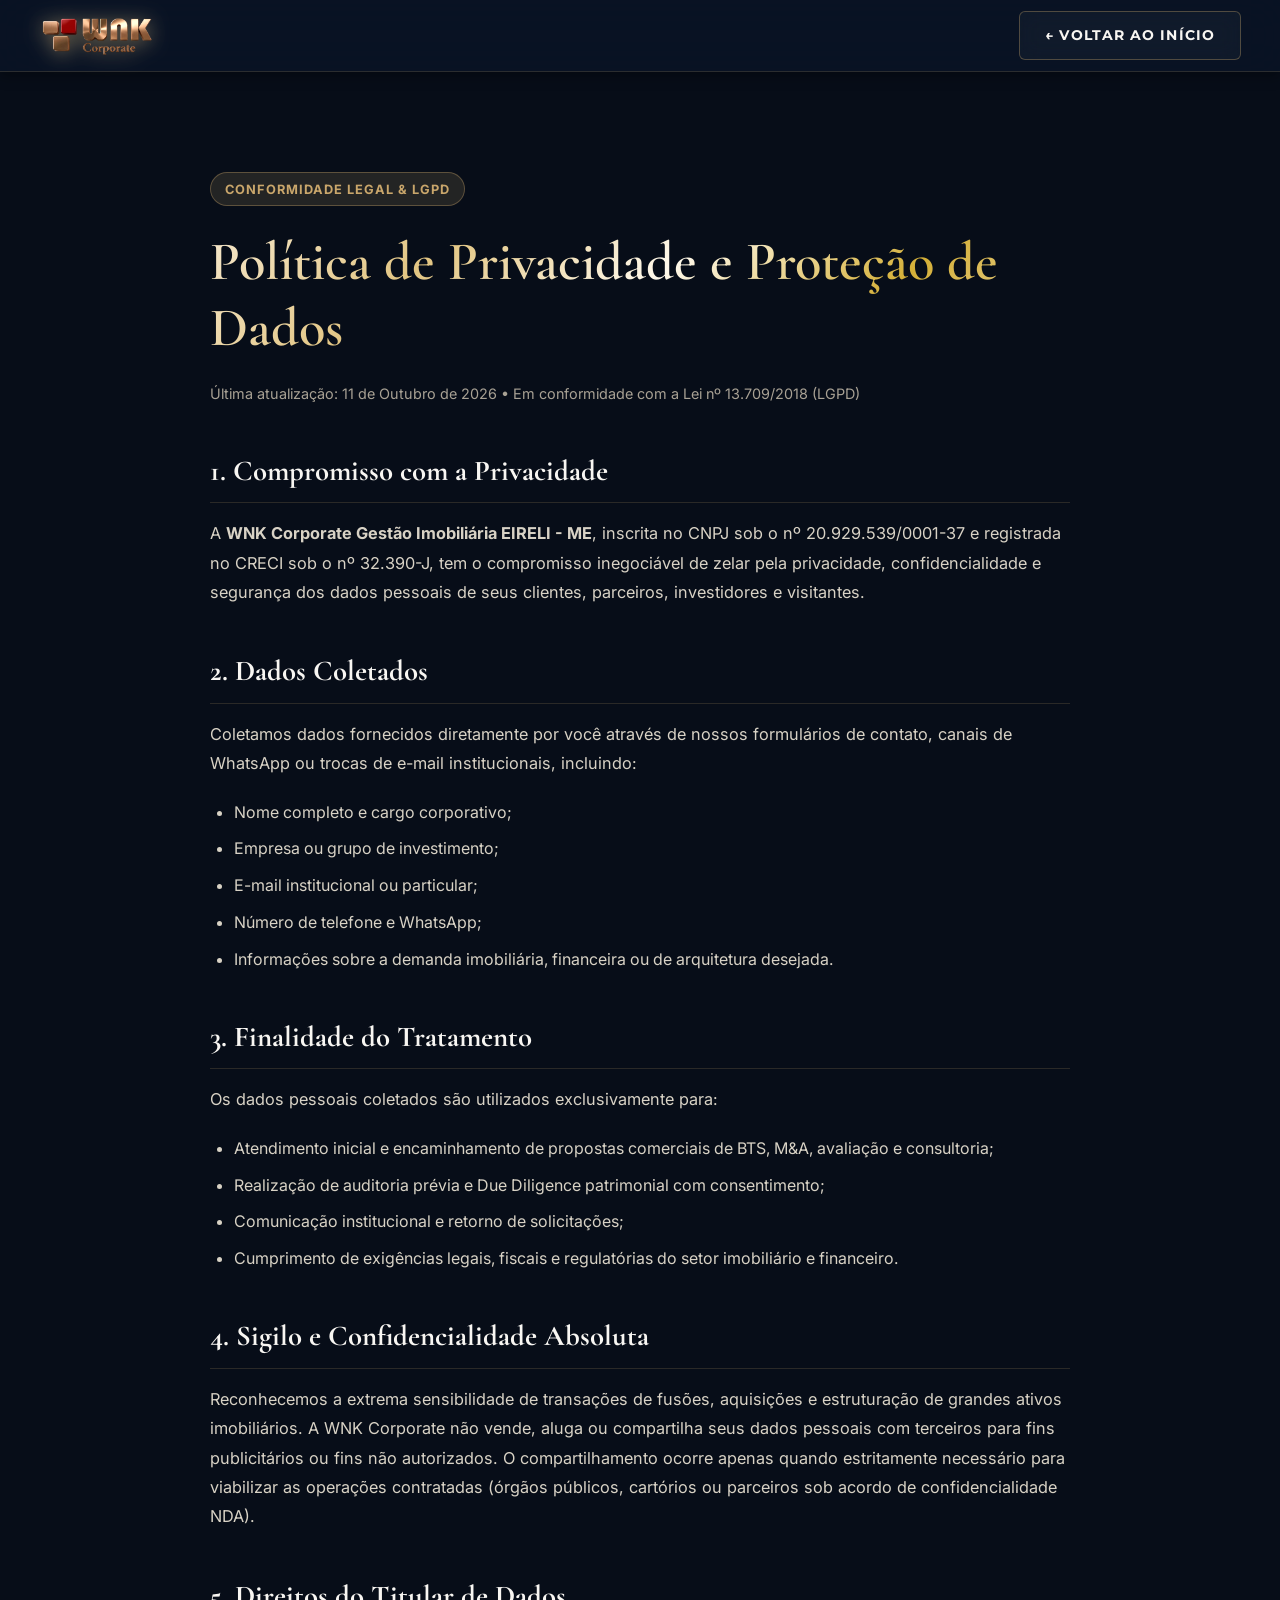
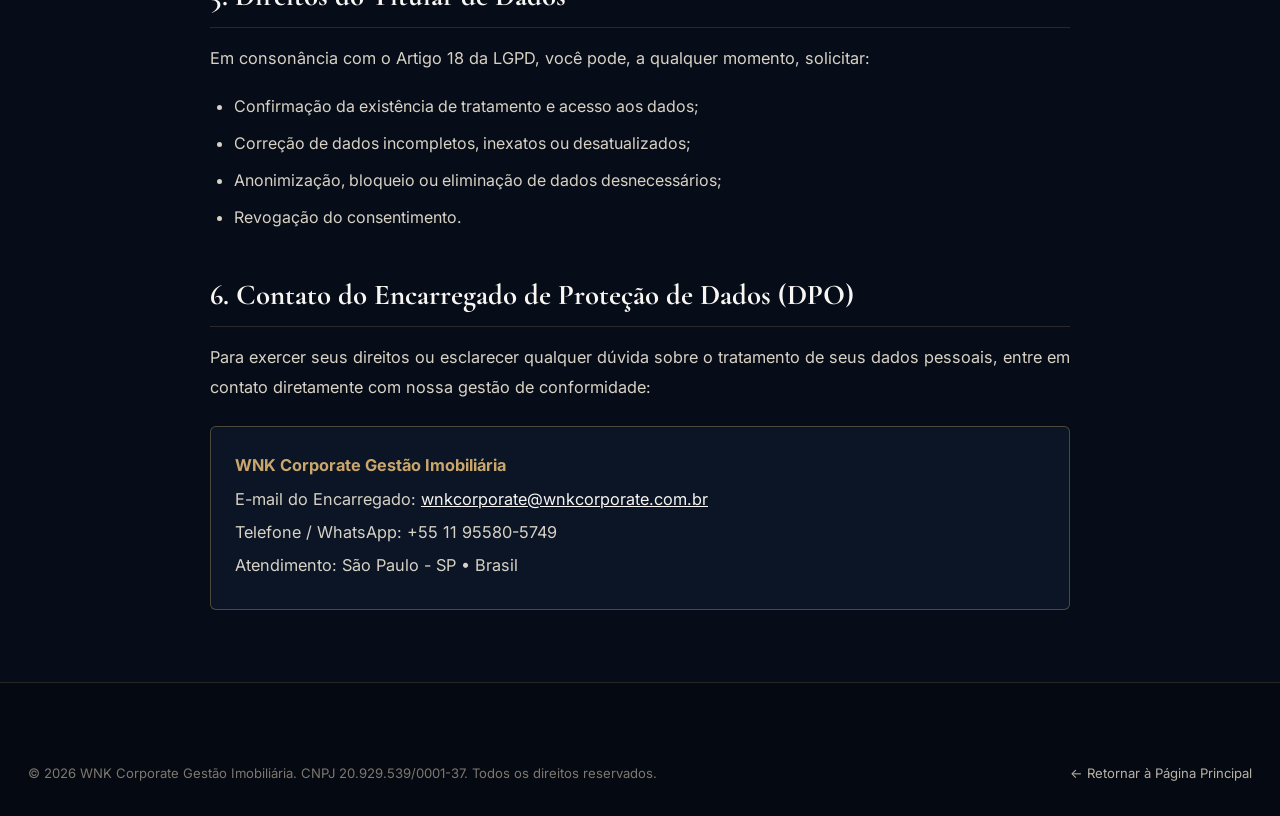
==== politica-de-privacidade.html @ 86cb47f3 "feat: site institucional WNK Corporate completo com suporte bilíngue, dark/light mode e responsivo" ====
<!DOCTYPE html>
<html lang="pt-BR" data-theme="dark">
<head>
  <meta charset="UTF-8">
  <meta name="viewport" content="width=device-width, initial-scale=1.0">
  <title>Política de Privacidade — WNK Corporate</title>
  <meta name="description" content="Política de Privacidade e Proteção de Dados da WNK Corporate conforme a Lei Geral de Proteção de Dados (LGPD - Lei nº 13.709/2018).">
  <link rel="icon" type="image/png" href="assets/images/logo.png">
  <link rel="preconnect" href="https://fonts.googleapis.com">
  <link rel="preconnect" href="https://fonts.gstatic.com" crossorigin>
  <link href="https://fonts.googleapis.com/css2?family=Cormorant+Garamond:ital,wght@0,500;0,600;0,700;1,500;1,600&family=Inter:wght@300;400;500;600;700&family=Montserrat:wght@400;500;600;700;800&display=swap" rel="stylesheet">
  <link rel="stylesheet" href="styles.css">
  <style>
    .privacy-content {
      max-width: 860px;
      margin: 0 auto;
      padding: 3rem 0;
    }
    .privacy-content h2 {
      font-family: var(--font-serif);
      font-size: 1.8rem;
      color: var(--text-primary);
      margin-top: 2.5rem;
      margin-bottom: 1rem;
      border-bottom: 1px solid var(--border-subtle);
      padding-bottom: 0.5rem;
    }
    .privacy-content p {
      font-size: 1.02rem;
      color: var(--text-secondary);
      line-height: 1.8;
      margin-bottom: 1.25rem;
    }
    .privacy-content ul {
      margin-bottom: 1.5rem;
      padding-left: 1.5rem;
    }
    .privacy-content li {
      font-size: 1rem;
      color: var(--text-secondary);
      line-height: 1.7;
      margin-bottom: 0.6rem;
      list-style-type: disc;
    }
    .privacy-badge {
      display: inline-block;
      padding: 0.35rem 0.85rem;
      border-radius: var(--radius-full);
      background: rgba(201, 166, 107, 0.15);
      border: 1px solid var(--border-medium);
      color: var(--gold-400);
      font-size: 0.8rem;
      font-weight: 700;
      margin-bottom: 1.5rem;
      text-transform: uppercase;
      letter-spacing: 0.08em;
    }
  </style>
</head>
<body>

  <!-- Header -->
  <header class="header scrolled">
    <div class="container navbar">
      <a href="index.html" class="nav-brand" aria-label="WNK Corporate Início">
        <img src="assets/images/logo.png" alt="WNK Corporate" width="180" height="72">
      </a>

      <div class="nav-actions">
        <a href="index.html" class="btn btn-outline">
          ← Voltar ao Início
        </a>
      </div>
    </div>
  </header>

  <main style="padding-top: calc(var(--header-height) + 2rem); min-height: 80vh;">
    <div class="container privacy-content">
      <span class="privacy-badge">Conformidade Legal & LGPD</span>
      <h1 class="section-title text-metallic">Política de Privacidade e Proteção de Dados</h1>
      <p style="font-size: 0.9rem; color: var(--text-muted); margin-bottom: 2rem;">
        Última atualização: 11 de Outubro de 2026 • Em conformidade com a Lei nº 13.709/2018 (LGPD)
      </p>

      <h2>1. Compromisso com a Privacidade</h2>
      <p>
        A <strong>WNK Corporate Gestão Imobiliária EIRELI - ME</strong>, inscrita no CNPJ sob o nº 20.929.539/0001-37 e registrada no CRECI sob o nº 32.390-J, tem o compromisso inegociável de zelar pela privacidade, confidencialidade e segurança dos dados pessoais de seus clientes, parceiros, investidores e visitantes.
      </p>

      <h2>2. Dados Coletados</h2>
      <p>
        Coletamos dados fornecidos diretamente por você através de nossos formulários de contato, canais de WhatsApp ou trocas de e-mail institucionais, incluindo:
      </p>
      <ul>
        <li>Nome completo e cargo corporativo;</li>
        <li>Empresa ou grupo de investimento;</li>
        <li>E-mail institucional ou particular;</li>
        <li>Número de telefone e WhatsApp;</li>
        <li>Informações sobre a demanda imobiliária, financeira ou de arquitetura desejada.</li>
      </ul>

      <h2>3. Finalidade do Tratamento</h2>
      <p>
        Os dados pessoais coletados são utilizados exclusivamente para:
      </p>
      <ul>
        <li>Atendimento inicial e encaminhamento de propostas comerciais de BTS, M&A, avaliação e consultoria;</li>
        <li>Realização de auditoria prévia e Due Diligence patrimonial com consentimento;</li>
        <li>Comunicação institucional e retorno de solicitações;</li>
        <li>Cumprimento de exigências legais, fiscais e regulatórias do setor imobiliário e financeiro.</li>
      </ul>

      <h2>4. Sigilo e Confidencialidade Absoluta</h2>
      <p>
        Reconhecemos a extrema sensibilidade de transações de fusões, aquisições e estruturação de grandes ativos imobiliários. A WNK Corporate não vende, aluga ou compartilha seus dados pessoais com terceiros para fins publicitários ou fins não autorizados. O compartilhamento ocorre apenas quando estritamente necessário para viabilizar as operações contratadas (órgãos públicos, cartórios ou parceiros sob acordo de confidencialidade NDA).
      </p>

      <h2>5. Direitos do Titular de Dados</h2>
      <p>
        Em consonância com o Artigo 18 da LGPD, você pode, a qualquer momento, solicitar:
      </p>
      <ul>
        <li>Confirmação da existência de tratamento e acesso aos dados;</li>
        <li>Correção de dados incompletos, inexatos ou desatualizados;</li>
        <li>Anonimização, bloqueio ou eliminação de dados desnecessários;</li>
        <li>Revogação do consentimento.</li>
      </ul>

      <h2>6. Contato do Encarregado de Proteção de Dados (DPO)</h2>
      <p>
        Para exercer seus direitos ou esclarecer qualquer dúvida sobre o tratamento de seus dados pessoais, entre em contato diretamente com nossa gestão de conformidade:
      </p>
      <div style="background: var(--bg-card); padding: 1.5rem; border-radius: var(--radius-sm); border: 1px solid var(--border-medium); margin: 1.5rem 0;">
        <p style="margin: 0; font-weight: 700; color: var(--gold-400);">WNK Corporate Gestão Imobiliária</p>
        <p style="margin: 0.25rem 0;">E-mail do Encarregado: <a href="mailto:wnkcorporate@wnkcorporate.com.br" style="color: var(--text-primary); text-decoration: underline;">wnkcorporate@wnkcorporate.com.br</a></p>
        <p style="margin: 0.25rem 0;">Telefone / WhatsApp: +55 11 95580-5749</p>
        <p style="margin: 0.25rem 0;">Atendimento: São Paulo - SP • Brasil</p>
      </div>
    </div>
  </main>

  <footer class="footer">
    <div class="container footer-bottom" style="border: none; padding-top: 0;">
      <div>© 2026 WNK Corporate Gestão Imobiliária. CNPJ 20.929.539/0001-37. Todos os direitos reservados.</div>
      <div><a href="index.html">← Retornar à Página Principal</a></div>
    </div>
  </footer>

</body>
</html>
---- styles.css ----
/* ==========================================================================
   WNK CORPORATE — DESIGN SYSTEM & TOKENS
   Paleta extraída do logo 3D e do render arquitetônico Hero
   Suporte a Modo Escuro (Default) e Modo Claro, e layout 100% responsivo
   ========================================================================== */

:root {
  /* Fontes */
  --font-serif: 'Cormorant Garamond', Georgia, serif;
  --font-heading: 'Montserrat', -apple-system, BlinkMacSystemFont, sans-serif;
  --font-body: 'Inter', -apple-system, BlinkMacSystemFont, sans-serif;

  /* Constantes de Cores da Marca */
  --wnk-red: #8B0A0A;
  --wnk-red-glow: rgba(139, 10, 10, 0.45);
  --gold-400: #C9A66B;
  --gold-300: #DCBF8A;
  --gold-200: #EAD9B8;
  --gold-500: #AF8B4C;
  --bronze-700: #492C1A;
  --bronze-500: #745039;
  --bronze-300: #B29886;

  /* Gradiente Metálico de Assinatura — Luminoso e de Alto Contraste */
  --gradient-gold: linear-gradient(135deg, #F5E7CC 0%, #E2C582 25%, #FFF9EC 50%, #D4AF37 75%, #F0DFB8 100%);
  --gradient-gold-bright: linear-gradient(135deg, #FFFFFF 0%, #F5E8C7 50%, #E2C582 100%);
  --gradient-glass: linear-gradient(135deg, rgba(255, 255, 255, 0.08) 0%, rgba(255, 255, 255, 0.02) 100%);

  /* Transições e Curvas */
  --ease-smooth: cubic-bezier(0.16, 1, 0.3, 1);
  --ease-spring: cubic-bezier(0.34, 1.56, 0.64, 1);
  --transition-fast: 0.25s var(--ease-smooth);
  --transition-normal: 0.4s var(--ease-smooth);
  --transition-slow: 0.8s var(--ease-smooth);

  /* Dimensões Globais */
  --container-max: 1320px;
  --header-height: 92px;
  --radius-sm: 6px;
  --radius-md: 12px;
  --radius-lg: 20px;
  --radius-full: 9999px;
}

/* ==========================================================================
   TEMA ESCURO (DEFAULT — Midnight Navy & Brushed Gold)
   ========================================================================== */
[data-theme="dark"], :root:not([data-theme="light"]) {
  --bg-base: #070D18;
  --bg-surface: #0E182A;
  --bg-surface-elevated: #15243C;
  --bg-surface-hover: #1D3150;
  --bg-card: rgba(14, 24, 42, 0.75);
  --bg-glass: rgba(10, 20, 38, 0.85);

  --border-subtle: rgba(201, 166, 107, 0.18);
  --border-medium: rgba(201, 166, 107, 0.35);
  --border-strong: rgba(201, 166, 107, 0.6);

  --text-primary: #F8F6F2;
  --text-secondary: #D8D2C5;
  --text-muted: #A8A194;
  --text-accent: #E8CF96;

  --shadow-sm: 0 4px 12px rgba(0, 0, 0, 0.35);
  --shadow-md: 0 12px 32px rgba(0, 0, 0, 0.5);
  --shadow-lg: 0 24px 60px rgba(0, 0, 0, 0.7);
  --shadow-gold: 0 10px 30px rgba(201, 166, 107, 0.2);

  --hero-overlay: linear-gradient(180deg, rgba(7, 13, 24, 0.75) 0%, rgba(7, 13, 24, 0.4) 50%, #070D18 100%);
  --marquee-fade: linear-gradient(90deg, #070D18 0%, transparent 15%, transparent 85%, #070D18 100%);
}

/* ==========================================================================
   TEMA CLARO (Executive Ivory, Warm Paper & Polished Gold)
   ========================================================================== */
[data-theme="light"] {
  --bg-base: #F7F5F0;
  --bg-surface: #FFFFFF;
  --bg-surface-elevated: #EFEBE3;
  --bg-surface-hover: #E8E2D7;
  --bg-card: rgba(255, 255, 255, 0.88);
  --bg-glass: rgba(247, 245, 240, 0.9);

  --border-subtle: rgba(116, 80, 57, 0.12);
  --border-medium: rgba(175, 139, 76, 0.35);
  --border-strong: rgba(175, 139, 76, 0.65);

  --text-primary: #0D1624;
  --text-secondary: #3D4857;
  --text-muted: #6B7280;
  --text-accent: #8E6C32;

  --shadow-sm: 0 4px 14px rgba(13, 22, 36, 0.06);
  --shadow-md: 0 12px 30px rgba(13, 22, 36, 0.1);
  --shadow-lg: 0 24px 50px rgba(13, 22, 36, 0.14);
  --shadow-gold: 0 10px 25px rgba(175, 139, 76, 0.25);

  --hero-overlay: linear-gradient(180deg, rgba(247, 245, 240, 0.88) 0%, rgba(247, 245, 240, 0.65) 50%, #F7F5F0 100%);
  --marquee-fade: linear-gradient(90deg, #F7F5F0 0%, transparent 15%, transparent 85%, #F7F5F0 100%);
}

/* ==========================================================================
   RESET & BASE STYLES
   ========================================================================== */
*, *::before, *::after {
  box-sizing: border-box;
  margin: 0;
  padding: 0;
}

html {
  scroll-behavior: smooth;
  scroll-padding-top: var(--header-height);
  font-size: 16px;
  -webkit-font-smoothing: antialiased;
  -moz-osx-font-smoothing: grayscale;
}

body {
  font-family: var(--font-body);
  background-color: var(--bg-base);
  color: var(--text-primary);
  line-height: 1.65;
  overflow-x: hidden;
  transition: background-color var(--transition-normal), color var(--transition-normal);
}

img, video {
  max-width: 100%;
  height: auto;
  display: block;
}

a {
  color: inherit;
  text-decoration: none;
  transition: var(--transition-fast);
}

button, input, textarea, select {
  font: inherit;
  color: inherit;
  border: none;
  background: none;
  outline: none;
}

button {
  cursor: pointer;
}

ul, ol {
  list-style: none;
}

/* Seleção de Texto */
::selection {
  background: var(--gold-400);
  color: #070D18;
}

/* Scrollbar Customizada */
::-webkit-scrollbar {
  width: 9px;
}
::-webkit-scrollbar-track {
  background: var(--bg-base);
}
::-webkit-scrollbar-thumb {
  background: var(--bronze-500);
  border-radius: var(--radius-full);
}
::-webkit-scrollbar-thumb:hover {
  background: var(--gold-400);
}

/* Utilitários de Layout */
.container {
  width: 100%;
  max-width: var(--container-max);
  margin: 0 auto;
  padding: 0 1.75rem;
}

.section {
  padding: 7rem 0;
  position: relative;
}

@media (max-width: 768px) {
  .section {
    padding: 4.5rem 0;
  }
}

/* Tipografia Especial */
.font-serif {
  font-family: var(--font-serif);
}

.text-gold {
  color: var(--text-accent);
}

.text-metallic {
  background: var(--gradient-gold);
  -webkit-background-clip: text;
  -webkit-text-fill-color: transparent;
  background-clip: text;
  color: #F5E7CC;
}

[data-theme="light"] .text-metallic {
  background: linear-gradient(135deg, #9C7238 0%, #C4984A 50%, #7A5320 100%);
  -webkit-background-clip: text;
  -webkit-text-fill-color: transparent;
  background-clip: text;
  color: #9C7238;
}

.section-label {
  display: flex;
  align-items: center;
  gap: 0.6rem;
  font-family: var(--font-heading);
  font-size: 0.82rem;
  font-weight: 700;
  text-transform: uppercase;
  letter-spacing: 0.16em;
  color: var(--text-accent);
  margin-bottom: 0.85rem;
  width: fit-content;
}

.section-label::before {
  content: '';
  display: inline-block;
  width: 8px;
  height: 8px;
  background: var(--wnk-red);
  border-radius: 2px;
  box-shadow: 0 0 10px var(--wnk-red-glow);
  flex-shrink: 0;
}

.section-title {
  display: block;
  width: 100%;
  font-family: var(--font-serif);
  font-size: clamp(2.2rem, 4.5vw, 3.4rem);
  font-weight: 600;
  line-height: 1.2;
  margin-bottom: 1.25rem;
  color: var(--text-primary);
}

.section-subtitle {
  display: block;
  font-size: 1.1rem;
  color: var(--text-secondary);
  max-width: 680px;
  line-height: 1.7;
}

.text-center {
  text-align: center;
}

.text-center .section-label {
  justify-content: center;
  margin-left: auto;
  margin-right: auto;
  margin-bottom: 0.85rem;
}

.text-center .section-title {
  text-align: center;
  margin-left: auto;
  margin-right: auto;
}

.text-center .section-subtitle {
  margin-left: auto;
  margin-right: auto;
}

/* ==========================================================================
   HEADER & NAVBAR
   ========================================================================== */
.header {
  position: fixed;
  top: 0;
  left: 0;
  width: 100%;
  height: var(--header-height);
  z-index: 1000;
  transition: all var(--transition-normal);
  background: transparent;
}

.header.scrolled {
  height: 72px;
  background: var(--bg-glass);
  backdrop-filter: blur(20px);
  -webkit-backdrop-filter: blur(20px);
  border-bottom: 1px solid var(--border-subtle);
  box-shadow: var(--shadow-sm);
}

.navbar {
  display: flex;
  align-items: center;
  justify-content: space-between;
  height: 100%;
}

.header .container.navbar {
  max-width: 1780px;
  padding: 0 clamp(1.25rem, 3vw, 3.5rem);
  width: 100%;
}

.nav-brand {
  display: flex;
  align-items: center;
  gap: 0.75rem;
  z-index: 1002;
  margin-right: clamp(1rem, 2.5vw, 3.5rem);
  flex-shrink: 0;
}

.mobile-only {
  display: none !important;
}

@media (max-width: 1080px) {
  .mobile-only {
    display: flex !important;
  }
}

.nav-brand img {
  height: 60px;
  width: auto;
  object-fit: contain;
  transition: transform var(--transition-fast), height var(--transition-fast), filter var(--transition-fast);
  filter: drop-shadow(0 2px 10px rgba(201, 166, 107, 0.45)) brightness(1.28);
}

.header.scrolled .nav-brand img {
  height: 48px;
}

@media (max-width: 768px) {
  .nav-brand img {
    height: 48px;
  }
}

[data-theme="light"] .nav-brand img {
  filter: drop-shadow(0 2px 8px rgba(0, 0, 0, 0.15)) brightness(0.95);
}

.nav-brand:hover img {
  transform: scale(1.03);
}

.nav-menu {
  display: flex;
  align-items: center;
  gap: 1.6rem;
}

.nav-link {
  font-family: var(--font-heading);
  font-size: 0.82rem;
  font-weight: 600;
  letter-spacing: 0.05em;
  text-transform: uppercase;
  color: var(--text-secondary);
  position: relative;
  padding: 0.4rem 0;
}

.nav-link::after {
  content: '';
  position: absolute;
  bottom: 0;
  left: 0;
  width: 0%;
  height: 2px;
  background: var(--gradient-gold);
  transition: width var(--transition-fast);
}

.nav-link:hover {
  color: var(--text-primary);
}

.nav-link:hover::after {
  width: 100%;
}

/* Controles de Topo (Idioma, Tema, CTA) */
.nav-actions {
  display: flex;
  align-items: center;
  gap: 0.75rem;
}

/* Botão Alternador de Idioma (PT / EN) */
.lang-toggle {
  display: inline-flex;
  align-items: center;
  background: var(--bg-surface);
  border: 1px solid var(--border-subtle);
  border-radius: var(--radius-full);
  padding: 3px;
  transition: var(--transition-fast);
}

.lang-toggle:hover {
  border-color: var(--border-medium);
}

.lang-btn {
  font-family: var(--font-heading);
  font-size: 0.72rem;
  font-weight: 700;
  padding: 5px 10px;
  border-radius: var(--radius-full);
  color: var(--text-secondary);
  transition: all var(--transition-fast);
}

.lang-btn.active {
  background: var(--gold-400);
  color: #070D18;
  box-shadow: 0 2px 8px rgba(201, 166, 107, 0.4);
}

/* Botão Alternador de Tema (Dark / Light) */
.theme-toggle-btn {
  display: flex;
  align-items: center;
  justify-content: center;
  width: 38px;
  height: 38px;
  border-radius: var(--radius-full);
  background: var(--bg-surface);
  border: 1px solid var(--border-subtle);
  color: var(--text-primary);
  transition: all var(--transition-fast);
}

.theme-toggle-btn:hover {
  border-color: var(--gold-400);
  color: var(--gold-400);
  transform: rotate(18deg);
}

.theme-toggle-btn svg {
  width: 18px;
  height: 18px;
}

/* Botões Estilizados */
.btn {
  display: inline-flex;
  align-items: center;
  justify-content: center;
  gap: 0.6rem;
  padding: 0.75rem 1.6rem;
  font-family: var(--font-heading);
  font-size: 0.85rem;
  font-weight: 700;
  text-transform: uppercase;
  letter-spacing: 0.08em;
  border-radius: var(--radius-sm);
  transition: all var(--transition-fast);
  position: relative;
  overflow: hidden;
  white-space: nowrap;
}

.btn-primary {
  background: var(--gradient-gold);
  color: #070D18;
  font-weight: 800;
  border: 1px solid rgba(255, 255, 255, 0.2);
  box-shadow: var(--shadow-gold);
}

.btn-primary:hover {
  box-shadow: 0 12px 30px rgba(201, 166, 107, 0.45);
  transform: translateY(-2px);
  filter: brightness(1.08);
}

.btn-outline {
  border: 1px solid var(--border-medium);
  color: var(--text-primary);
  background: rgba(255, 255, 255, 0.03);
  backdrop-filter: blur(10px);
}

.btn-outline:hover {
  border-color: var(--gold-400);
  color: var(--gold-400);
  background: rgba(201, 166, 107, 0.08);
  transform: translateY(-2px);
}

.btn-whatsapp {
  background: #25D366;
  color: #FFFFFF;
}

.btn-whatsapp:hover {
  background: #20BD5A;
  box-shadow: 0 10px 25px rgba(37, 211, 102, 0.35);
  transform: translateY(-2px);
}

/* Hamburger Mobile */
.hamburger {
  display: none;
  flex-direction: column;
  justify-content: space-around;
  width: 30px;
  height: 24px;
  background: transparent;
  cursor: pointer;
  z-index: 1002;
}

.hamburger span {
  width: 100%;
  height: 2px;
  background-color: var(--text-primary);
  border-radius: 2px;
  transition: all var(--transition-fast);
}

.hamburger.active span:nth-child(1) {
  transform: rotate(45deg) translate(6px, 6px);
}

.hamburger.active span:nth-child(2) {
  opacity: 0;
}

.hamburger.active span:nth-child(3) {
  transform: rotate(-45deg) translate(6px, -6px);
}

@media (max-width: 1080px) {
  .hamburger {
    display: flex;
  }

  .nav-menu {
    position: fixed;
    top: 0;
    right: -100%;
    width: min(85vw, 380px);
    height: 100vh;
    background: var(--bg-surface);
    backdrop-filter: blur(25px);
    -webkit-backdrop-filter: blur(25px);
    border-left: 1px solid var(--border-subtle);
    flex-direction: column;
    align-items: flex-start;
    padding: 6rem 2.2rem 2.5rem;
    gap: 1.4rem;
    transition: right var(--transition-normal);
    box-shadow: var(--shadow-lg);
    z-index: 1001;
    overflow-y: auto;
  }

  .nav-menu.open {
    right: 0;
  }

  .nav-link {
    font-size: 1rem;
    width: 100%;
  }

  .nav-actions-desktop {
    display: none;
  }
}

/* ==========================================================================
   HERO SECTION
   ========================================================================== */
.hero {
  position: relative;
  min-height: 100vh;
  display: flex;
  align-items: center;
  padding-top: calc(var(--header-height) + 2rem);
  padding-bottom: 5rem;
  overflow: hidden;
}

.hero-backdrop {
  position: absolute;
  top: 0;
  left: 0;
  width: 100%;
  height: 100%;
  z-index: 1;
  overflow: hidden;
}

.hero-img {
  width: 100%;
  height: 100%;
  object-fit: cover;
  object-position: center right;
  transform: scale(1.05);
  filter: contrast(1.08) brightness(0.85);
  transition: filter var(--transition-normal);
}

[data-theme="light"] .hero-img {
  filter: contrast(0.95) brightness(0.92) saturate(0.9);
}

.hero-overlay {
  position: absolute;
  top: 0;
  left: 0;
  width: 100%;
  height: 100%;
  background: var(--hero-overlay);
  z-index: 2;
}

/* Rede geométrica / constelação SVG decorativa */
.hero-constellation {
  position: absolute;
  top: 5%;
  left: 3%;
  width: 480px;
  height: 480px;
  pointer-events: none;
  opacity: 0.38;
  z-index: 3;
}

.hero-content {
  position: relative;
  z-index: 4;
  max-width: 820px;
}

.hero-badge {
  display: inline-flex;
  align-items: center;
  gap: 0.6rem;
  padding: 0.5rem 1.1rem;
  border-radius: var(--radius-full);
  background: rgba(201, 166, 107, 0.12);
  border: 1px solid var(--border-medium);
  font-family: var(--font-heading);
  font-size: 0.78rem;
  font-weight: 700;
  letter-spacing: 0.12em;
  text-transform: uppercase;
  color: var(--gold-400);
  margin-bottom: 1.6rem;
  backdrop-filter: blur(10px);
}

.hero-badge .cube-dot {
  width: 9px;
  height: 9px;
  background: var(--wnk-red);
  border-radius: 2px;
  box-shadow: 0 0 10px var(--wnk-red);
}

.hero-title {
  font-family: var(--font-serif);
  font-size: clamp(2.6rem, 5.5vw, 4.4rem);
  font-weight: 600;
  line-height: 1.1;
  margin-bottom: 1.5rem;
  letter-spacing: -0.01em;
}

.hero-desc {
  font-size: clamp(1.05rem, 1.8vw, 1.25rem);
  color: var(--text-secondary);
  line-height: 1.7;
  margin-bottom: 2.5rem;
  max-width: 720px;
}

.hero-ctas {
  display: flex;
  flex-wrap: wrap;
  gap: 1.1rem;
  margin-bottom: 3.5rem;
}

.hero-credentials {
  display: flex;
  flex-wrap: wrap;
  align-items: center;
  gap: 1.75rem;
  padding-top: 1.75rem;
  border-top: 1px solid var(--border-subtle);
}

.cred-item {
  display: flex;
  align-items: center;
  gap: 0.6rem;
  font-family: var(--font-heading);
  font-size: 0.78rem;
  font-weight: 700;
  color: var(--text-secondary);
  letter-spacing: 0.04em;
  text-transform: uppercase;
}

.cred-item svg {
  width: 18px;
  height: 18px;
  color: var(--gold-400);
}

/* ==========================================================================
   MANIFESTO & ESTATÍSTICAS
   ========================================================================== */
.manifesto-section {
  background: var(--bg-surface);
  border-top: 1px solid var(--border-subtle);
  border-bottom: 1px solid var(--border-subtle);
  position: relative;
}

.manifesto-grid {
  display: grid;
  grid-template-columns: 1.1fr 0.9fr;
  gap: 4rem;
  align-items: center;
}

@media (max-width: 960px) {
  .manifesto-grid {
    grid-template-columns: 1fr;
    gap: 3rem;
  }
}

.manifesto-quote {
  font-family: var(--font-serif);
  font-size: clamp(1.6rem, 2.8vw, 2.3rem);
  font-style: italic;
  line-height: 1.35;
  color: var(--text-primary);
  margin-bottom: 1.5rem;
  position: relative;
}

.manifesto-text {
  font-size: 1.05rem;
  color: var(--text-secondary);
  line-height: 1.8;
  margin-bottom: 1.5rem;
}

.stats-grid {
  display: grid;
  grid-template-columns: repeat(2, 1fr);
  gap: 1.5rem;
}

.stat-card {
  background: var(--bg-card);
  border: 1px solid var(--border-subtle);
  border-radius: var(--radius-md);
  padding: 1.75rem 1.5rem;
  transition: all var(--transition-normal);
  backdrop-filter: blur(10px);
  position: relative;
  overflow: hidden;
}

.stat-card::before {
  content: '';
  position: absolute;
  top: 0;
  left: 0;
  width: 3px;
  height: 100%;
  background: var(--gold-400);
  opacity: 0.4;
  transition: opacity var(--transition-fast);
}

.stat-card:hover {
  transform: translateY(-4px);
  border-color: var(--border-medium);
  box-shadow: var(--shadow-sm);
}

.stat-card:hover::before {
  opacity: 1;
}

.stat-number {
  font-family: var(--font-heading);
  font-size: clamp(2rem, 3.2vw, 2.7rem);
  font-weight: 800;
  color: var(--text-accent);
  line-height: 1.1;
  margin-bottom: 0.35rem;
}

.stat-label {
  font-size: 0.85rem;
  color: var(--text-secondary);
  font-weight: 500;
  line-height: 1.4;
}

/* ==========================================================================
   SERVIÇOS (3 GRANDES PILARES)
   ========================================================================== */
.services-grid {
  display: grid;
  grid-template-columns: repeat(3, 1fr);
  gap: 2rem;
  margin-top: 3.5rem;
}

@media (max-width: 1024px) {
  .services-grid {
    grid-template-columns: 1fr;
    max-width: 600px;
    margin-left: auto;
    margin-right: auto;
  }
}

.service-card {
  background: var(--bg-card);
  border: 1px solid var(--border-subtle);
  border-radius: var(--radius-lg);
  overflow: hidden;
  display: flex;
  flex-direction: column;
  transition: all var(--transition-normal);
  backdrop-filter: blur(15px);
  box-shadow: var(--shadow-sm);
  position: relative;
}

.service-card:hover {
  transform: translateY(-8px);
  border-color: var(--border-strong);
  box-shadow: var(--shadow-md);
}

.service-img-wrapper {
  position: relative;
  height: 230px;
  overflow: hidden;
}

.service-img-wrapper img {
  width: 100%;
  height: 100%;
  object-fit: cover;
  transition: transform var(--transition-slow);
}

.service-card:hover .service-img-wrapper img {
  transform: scale(1.08);
}

.service-img-overlay {
  position: absolute;
  inset: 0;
  background: linear-gradient(180deg, transparent 40%, var(--bg-surface) 100%);
}

.service-tag {
  position: absolute;
  top: 1rem;
  left: 1rem;
  background: rgba(7, 13, 24, 0.85);
  border: 1px solid var(--border-medium);
  border-radius: var(--radius-full);
  padding: 0.35rem 0.85rem;
  font-family: var(--font-heading);
  font-size: 0.72rem;
  font-weight: 700;
  color: var(--gold-400);
  text-transform: uppercase;
  letter-spacing: 0.08em;
  backdrop-filter: blur(8px);
}

.service-body {
  padding: 2rem;
  flex: 1;
  display: flex;
  flex-direction: column;
}

.service-title {
  font-family: var(--font-serif);
  font-size: 1.8rem;
  font-weight: 600;
  margin-bottom: 0.85rem;
  line-height: 1.25;
}

.service-desc {
  font-size: 0.95rem;
  color: var(--text-secondary);
  line-height: 1.65;
  margin-bottom: 1.5rem;
}

.service-list {
  margin-top: auto;
  display: flex;
  flex-direction: column;
  gap: 0.75rem;
  padding-top: 1.25rem;
  border-top: 1px solid var(--border-subtle);
}

.service-item {
  display: flex;
  align-items: flex-start;
  gap: 0.65rem;
  font-size: 0.88rem;
  color: var(--text-primary);
  line-height: 1.45;
}

.service-item .bullet {
  color: var(--gold-400);
  font-size: 1rem;
  line-height: 1;
}

/* ==========================================================================
   DESTAQUE BTS (BUILD TO SUIT)
   ========================================================================== */
.bts-section {
  position: relative;
  background: var(--bg-surface);
  border-top: 1px solid var(--border-subtle);
  border-bottom: 1px solid var(--border-subtle);
  overflow: hidden;
}

.bts-grid {
  display: grid;
  grid-template-columns: 1fr 1fr;
  gap: 3.5rem;
  align-items: center;
}

@media (max-width: 960px) {
  .bts-grid {
    grid-template-columns: 1fr;
  }
}

.bts-image-box {
  position: relative;
  border-radius: var(--radius-lg);
  overflow: hidden;
  border: 1px solid var(--border-medium);
  box-shadow: var(--shadow-md);
}

.bts-image-box img {
  width: 100%;
  height: 480px;
  object-fit: cover;
  transition: transform var(--transition-slow);
}

.bts-image-box:hover img {
  transform: scale(1.04);
}

.bts-badge-floating {
  position: absolute;
  bottom: 1.5rem;
  left: 1.5rem;
  right: 1.5rem;
  background: var(--bg-glass);
  backdrop-filter: blur(16px);
  border: 1px solid var(--border-medium);
  border-radius: var(--radius-md);
  padding: 1.25rem 1.5rem;
  display: flex;
  align-items: center;
  justify-content: space-between;
}

.bts-badge-title {
  font-family: var(--font-heading);
  font-size: 0.85rem;
  font-weight: 700;
  color: var(--gold-400);
  text-transform: uppercase;
}

.bts-badge-sub {
  font-size: 0.82rem;
  color: var(--text-secondary);
}

.bts-features-list {
  display: grid;
  grid-template-columns: 1fr 1fr;
  gap: 1.25rem;
  margin: 2rem 0;
}

@media (max-width: 600px) {
  .bts-features-list {
    grid-template-columns: 1fr;
  }
}

.bts-feature-item {
  display: flex;
  gap: 0.85rem;
  align-items: flex-start;
}

.bts-feature-icon {
  width: 38px;
  height: 38px;
  border-radius: var(--radius-sm);
  background: rgba(201, 166, 107, 0.12);
  border: 1px solid var(--border-subtle);
  display: flex;
  align-items: center;
  justify-content: center;
  color: var(--gold-400);
  flex-shrink: 0;
}

.bts-feature-icon svg {
  width: 18px;
  height: 18px;
}

.bts-feature-text h4 {
  font-family: var(--font-heading);
  font-size: 0.9rem;
  font-weight: 700;
  margin-bottom: 0.2rem;
  color: var(--text-primary);
}

.bts-feature-text p {
  font-size: 0.82rem;
  color: var(--text-secondary);
  line-height: 1.4;
}

/* ==========================================================================
   VÍDEO INSTITUCIONAL
   ========================================================================== */
.video-section {
  position: relative;
  background: var(--bg-base);
}

.video-container {
  max-width: 980px;
  margin: 3rem auto 0;
  position: relative;
  border-radius: var(--radius-lg);
  overflow: hidden;
  border: 1px solid var(--border-strong);
  box-shadow: var(--shadow-lg), var(--shadow-gold);
  background: #000;
}

.video-wrapper {
  position: relative;
  width: 100%;
  padding-bottom: 56.6%; /* 16:9 approx */
}

.video-wrapper video {
  position: absolute;
  top: 0;
  left: 0;
  width: 100%;
  height: 100%;
  object-fit: cover;
}

.video-custom-controls {
  position: absolute;
  bottom: 0;
  left: 0;
  right: 0;
  padding: 1.25rem 1.75rem;
  background: linear-gradient(180deg, transparent 0%, rgba(0, 0, 0, 0.85) 100%);
  display: flex;
  align-items: center;
  justify-content: space-between;
  gap: 1.5rem;
  z-index: 10;
  opacity: 0;
  transition: opacity var(--transition-fast);
}

.video-container:hover .video-custom-controls {
  opacity: 1;
}

.video-play-btn {
  width: 46px;
  height: 46px;
  border-radius: var(--radius-full);
  background: var(--gradient-gold);
  color: #070D18;
  display: flex;
  align-items: center;
  justify-content: center;
  box-shadow: 0 4px 15px rgba(201, 166, 107, 0.5);
  transition: transform var(--transition-fast);
}

.video-play-btn:hover {
  transform: scale(1.1);
}

.video-meta {
  color: #FFFFFF;
  font-family: var(--font-heading);
  font-size: 0.82rem;
  font-weight: 600;
  letter-spacing: 0.05em;
  text-transform: uppercase;
}

/* ==========================================================================
   SEGMENTOS DE ATIVOS (DUAS ABAS INTERATIVAS)
   ========================================================================== */
.assets-section {
  background: var(--bg-surface);
  border-top: 1px solid var(--border-subtle);
  border-bottom: 1px solid var(--border-subtle);
}

.assets-tabs {
  display: flex;
  justify-content: center;
  gap: 1rem;
  margin-top: 2.5rem;
  margin-bottom: 3.5rem;
}

.tab-btn {
  display: inline-flex;
  align-items: center;
  gap: 0.6rem;
  padding: 0.85rem 1.8rem;
  border-radius: var(--radius-full);
  font-family: var(--font-heading);
  font-size: 0.85rem;
  font-weight: 700;
  text-transform: uppercase;
  letter-spacing: 0.08em;
  background: var(--bg-card);
  border: 1px solid var(--border-subtle);
  color: var(--text-secondary);
  transition: all var(--transition-fast);
}

.tab-btn:hover {
  border-color: var(--border-medium);
  color: var(--text-primary);
}

.tab-btn.active {
  background: var(--gradient-gold);
  color: #070D18;
  border-color: transparent;
  box-shadow: var(--shadow-gold);
}

.tab-badge-count {
  padding: 2px 7px;
  border-radius: var(--radius-full);
  font-size: 0.72rem;
  background: rgba(0, 0, 0, 0.2);
}

.assets-grid {
  display: grid;
  grid-template-columns: repeat(auto-fill, minmax(260px, 1fr));
  gap: 1.25rem;
}

.asset-pill {
  background: var(--bg-card);
  border: 1px solid var(--border-subtle);
  border-radius: var(--radius-md);
  padding: 1.25rem 1.4rem;
  display: flex;
  align-items: center;
  gap: 1rem;
  transition: all var(--transition-fast);
  backdrop-filter: blur(10px);
}

.asset-pill:hover {
  transform: translateY(-4px);
  border-color: var(--gold-400);
  box-shadow: var(--shadow-sm);
  background: var(--bg-surface-elevated);
}

.asset-icon {
  width: 40px;
  height: 40px;
  border-radius: var(--radius-sm);
  background: rgba(201, 166, 107, 0.1);
  border: 1px solid var(--border-subtle);
  color: var(--gold-400);
  display: flex;
  align-items: center;
  justify-content: center;
  flex-shrink: 0;
  transition: background var(--transition-fast), color var(--transition-fast);
}

.asset-pill:hover .asset-icon {
  background: var(--gold-400);
  color: #070D18;
}

.asset-name {
  font-family: var(--font-heading);
  font-size: 0.88rem;
  font-weight: 700;
  color: var(--text-primary);
  line-height: 1.35;
}

/* ==========================================================================
   IMÓVEIS NO EXTERIOR (GLOBAL EXPANSION)
   ========================================================================== */
.global-section {
  position: relative;
  background: var(--bg-base);
  overflow: hidden;
}

.global-grid {
  display: grid;
  grid-template-columns: 1fr 1fr;
  gap: 4rem;
  align-items: center;
  margin-top: 3.5rem;
}

@media (max-width: 960px) {
  .global-grid {
    grid-template-columns: 1fr;
  }
}

.countries-pills {
  display: flex;
  flex-wrap: wrap;
  gap: 0.85rem;
  margin: 2rem 0;
}

.country-pill {
  display: inline-flex;
  align-items: center;
  gap: 0.6rem;
  padding: 0.6rem 1.1rem;
  border-radius: var(--radius-full);
  background: var(--bg-card);
  border: 1px solid var(--border-subtle);
  font-family: var(--font-heading);
  font-size: 0.82rem;
  font-weight: 700;
  color: var(--text-primary);
  transition: all var(--transition-fast);
}

.country-pill:hover {
  border-color: var(--gold-400);
  transform: translateY(-2px);
  background: var(--bg-surface-elevated);
}

.country-pill .flag {
  font-size: 1.1rem;
}

.global-card {
  position: relative;
  border-radius: var(--radius-lg);
  overflow: hidden;
  border: 1px solid var(--border-medium);
  box-shadow: var(--shadow-lg);
}

.global-card img {
  width: 100%;
  height: 480px;
  object-fit: cover;
  transition: transform var(--transition-slow);
}

.global-card:hover img {
  transform: scale(1.05);
}

.global-card-info {
  position: absolute;
  bottom: 0;
  left: 0;
  right: 0;
  padding: 2.2rem 2rem 1.8rem;
  background: linear-gradient(180deg, transparent 0%, rgba(7, 13, 24, 0.92) 80%);
}

.global-card-info h3 {
  font-family: var(--font-serif);
  font-size: 1.8rem;
  color: #FFFFFF;
  margin-bottom: 0.4rem;
}

.global-card-info p {
  font-size: 0.9rem;
  color: #D1C09D;
}

/* ==========================================================================
   METODOLOGIA / COMO TRABALHAMOS
   ========================================================================== */
.process-grid {
  display: grid;
  grid-template-columns: repeat(3, 1fr);
  gap: 2rem;
  margin-top: 3.5rem;
}

@media (max-width: 960px) {
  .process-grid {
    grid-template-columns: repeat(2, 1fr);
  }
}

@media (max-width: 600px) {
  .process-grid {
    grid-template-columns: 1fr;
  }
}

.process-card {
  background: var(--bg-card);
  border: 1px solid var(--border-subtle);
  border-radius: var(--radius-md);
  padding: 2.2rem 1.8rem;
  position: relative;
  transition: all var(--transition-normal);
  backdrop-filter: blur(10px);
}

.process-card:hover {
  transform: translateY(-6px);
  border-color: var(--gold-400);
  box-shadow: var(--shadow-sm);
}

.process-number {
  font-family: var(--font-heading);
  font-size: 2.5rem;
  font-weight: 800;
  background: var(--gradient-gold);
  -webkit-background-clip: text;
  -webkit-text-fill-color: transparent;
  line-height: 1;
  margin-bottom: 1.25rem;
}

.process-title {
  font-family: var(--font-heading);
  font-size: 1.05rem;
  font-weight: 700;
  margin-bottom: 0.65rem;
  color: var(--text-primary);
}

.process-desc {
  font-size: 0.88rem;
  color: var(--text-secondary);
  line-height: 1.6;
}

/* ==========================================================================
   ÉTICA & COMPLIANCE
   ========================================================================== */
.compliance-section {
  background: var(--bg-surface);
  border-top: 1px solid var(--border-subtle);
  border-bottom: 1px solid var(--border-subtle);
}

.compliance-box {
  background: var(--bg-card);
  border: 1px solid var(--border-strong);
  border-radius: var(--radius-lg);
  padding: 3.5rem 3rem;
  position: relative;
  overflow: hidden;
  box-shadow: var(--shadow-md);
}

@media (max-width: 768px) {
  .compliance-box {
    padding: 2.25rem 1.5rem;
  }
}

.compliance-box::before {
  content: '';
  position: absolute;
  top: 0;
  left: 0;
  width: 100%;
  height: 4px;
  background: var(--gradient-gold);
}

.compliance-manifesto {
  font-family: var(--font-serif);
  font-size: clamp(1.2rem, 2.2vw, 1.6rem);
  line-height: 1.6;
  color: var(--text-primary);
  margin-bottom: 2.5rem;
  font-style: italic;
  position: relative;
}

.compliance-pillars {
  display: grid;
  grid-template-columns: repeat(4, 1fr);
  gap: 1.5rem;
}

@media (max-width: 900px) {
  .compliance-pillars {
    grid-template-columns: repeat(2, 1fr);
  }
}

@media (max-width: 500px) {
  .compliance-pillars {
    grid-template-columns: 1fr;
  }
}

.compliance-pillar-item {
  display: flex;
  align-items: center;
  gap: 0.75rem;
  font-family: var(--font-heading);
  font-size: 0.82rem;
  font-weight: 700;
  color: var(--gold-400);
  text-transform: uppercase;
  letter-spacing: 0.04em;
}

.compliance-pillar-item svg {
  width: 20px;
  height: 20px;
  flex-shrink: 0;
}

/* ==========================================================================
   EMPRESAS QUE CONFIARAM NA WNK (CLIENTES / PARCEIROS)
   ========================================================================== */
.clients-section {
  background: var(--bg-base);
  overflow: hidden;
  position: relative;
}

.clients-mosaic-card {
  max-width: 1100px;
  margin: 3rem auto 0;
  background: var(--bg-card);
  border: 1px solid var(--border-medium);
  border-radius: var(--radius-lg);
  overflow: hidden;
  box-shadow: var(--shadow-md);
  padding: 1.5rem;
}

.clients-mosaic-card img {
  width: 100%;
  height: auto;
  border-radius: var(--radius-md);
  filter: contrast(1.02);
}

/* Marquee Infinito de Logos / Marcas Notáveis */
.marquee-container {
  position: relative;
  width: 100%;
  overflow: hidden;
  margin-top: 2.5rem;
  padding: 1.5rem 0;
}

.marquee-container::before,
.marquee-container::after {
  content: '';
  position: absolute;
  top: 0;
  bottom: 0;
  width: 120px;
  z-index: 2;
  pointer-events: none;
}

.marquee-container::before {
  left: 0;
  background: var(--marquee-fade);
}

.marquee-container::after {
  right: 0;
  background: var(--marquee-fade);
  transform: rotate(180deg);
}

.marquee-track {
  display: flex;
  gap: 1.5rem;
  width: max-content;
  animation: marqueeScroll 45s linear infinite;
}

.marquee-track.reverse {
  animation: marqueeScrollReverse 45s linear infinite;
  margin-top: 1rem;
}

@keyframes marqueeScroll {
  from { transform: translateX(0); }
  to { transform: translateX(-50%); }
}

@keyframes marqueeScrollReverse {
  from { transform: translateX(-50%); }
  to { transform: translateX(0); }
}

.marquee-pill {
  padding: 0.75rem 1.6rem;
  border-radius: var(--radius-full);
  background: var(--bg-card);
  border: 1px solid var(--border-subtle);
  font-family: var(--font-heading);
  font-size: 0.85rem;
  font-weight: 700;
  letter-spacing: 0.05em;
  color: var(--text-secondary);
  white-space: nowrap;
  transition: all var(--transition-fast);
}

.marquee-pill:hover {
  border-color: var(--gold-400);
  color: var(--gold-400);
  transform: scale(1.04);
}

/* ==========================================================================
   LIDERANÇA & DIREÇÃO TÉCNICA (RODRIGO PAPP LOPES)
   ========================================================================== */
.leadership-section {
  background: var(--bg-surface);
  border-top: 1px solid var(--border-subtle);
  border-bottom: 1px solid var(--border-subtle);
}

.leadership-card {
  max-width: 960px;
  margin: 3.5rem auto 0;
  background: var(--bg-card);
  border: 1px solid var(--border-strong);
  border-radius: var(--radius-lg);
  padding: 3.5rem;
  display: grid;
  grid-template-columns: 240px 1fr;
  gap: 3.5rem;
  align-items: center;
  box-shadow: var(--shadow-md);
  position: relative;
}

@media (max-width: 800px) {
  .leadership-card {
    grid-template-columns: 1fr;
    padding: 2.5rem 1.75rem;
    gap: 2rem;
    text-align: center;
  }
}

.leader-monogram {
  width: 190px;
  height: 190px;
  border-radius: 50%;
  margin: 0 auto;
  background: var(--gradient-gold);
  padding: 4px;
  box-shadow: var(--shadow-gold);
  position: relative;
}

.leader-monogram-inner {
  width: 100%;
  height: 100%;
  border-radius: 50%;
  background: var(--bg-surface-elevated);
  display: flex;
  flex-direction: column;
  align-items: center;
  justify-content: center;
}

.leader-monogram-letters {
  font-family: var(--font-serif);
  font-size: 3.4rem;
  font-weight: 700;
  line-height: 1;
  background: var(--gradient-gold);
  -webkit-background-clip: text;
  -webkit-text-fill-color: transparent;
}

.leader-monogram-label {
  font-family: var(--font-heading);
  font-size: 0.65rem;
  font-weight: 700;
  letter-spacing: 0.18em;
  text-transform: uppercase;
  color: var(--gold-400);
  margin-top: 0.25rem;
}

.leader-name {
  font-family: var(--font-serif);
  font-size: 2.2rem;
  font-weight: 600;
  margin-bottom: 0.35rem;
  color: var(--text-primary);
}

.leader-roles {
  font-family: var(--font-heading);
  font-size: 0.95rem;
  font-weight: 700;
  color: var(--gold-400);
  letter-spacing: 0.05em;
  text-transform: uppercase;
  margin-bottom: 1.25rem;
}

.leader-bio {
  font-size: 0.98rem;
  color: var(--text-secondary);
  line-height: 1.75;
  margin-bottom: 1.75rem;
}

.credentials-badges {
  display: flex;
  flex-wrap: wrap;
  gap: 0.85rem;
}

@media (max-width: 800px) {
  .credentials-badges {
    justify-content: center;
  }
}

.cred-badge {
  display: inline-flex;
  align-items: center;
  gap: 0.5rem;
  padding: 0.45rem 1rem;
  border-radius: var(--radius-sm);
  background: var(--bg-surface-elevated);
  border: 1px solid var(--border-medium);
  font-family: var(--font-heading);
  font-size: 0.78rem;
  font-weight: 700;
  color: var(--text-primary);
}

.cred-badge svg {
  width: 15px;
  height: 15px;
  color: var(--gold-400);
}

/* ==========================================================================
   CONTATO & FORMULÁRIO
   ========================================================================== */
.contact-section {
  background: var(--bg-base);
  position: relative;
}

.contact-grid {
  display: grid;
  grid-template-columns: 1fr 1.2fr;
  gap: 4rem;
  margin-top: 3.5rem;
}

@media (max-width: 960px) {
  .contact-grid {
    grid-template-columns: 1fr;
  }
}

.contact-info-panel {
  display: flex;
  flex-direction: column;
  gap: 1.5rem;
}

.contact-card-box {
  background: var(--bg-card);
  border: 1px solid var(--border-subtle);
  border-radius: var(--radius-md);
  padding: 1.6rem 1.8rem;
  display: flex;
  align-items: center;
  gap: 1.25rem;
  transition: all var(--transition-fast);
  backdrop-filter: blur(10px);
}

.contact-card-box:hover {
  border-color: var(--gold-400);
  transform: translateY(-3px);
  box-shadow: var(--shadow-sm);
}

.contact-card-icon {
  width: 48px;
  height: 48px;
  border-radius: var(--radius-sm);
  background: rgba(201, 166, 107, 0.12);
  border: 1px solid var(--border-subtle);
  display: flex;
  align-items: center;
  justify-content: center;
  color: var(--gold-400);
  flex-shrink: 0;
}

.contact-card-icon svg {
  width: 22px;
  height: 22px;
}

.contact-card-meta h4 {
  font-family: var(--font-heading);
  font-size: 0.78rem;
  font-weight: 700;
  text-transform: uppercase;
  letter-spacing: 0.08em;
  color: var(--text-muted);
  margin-bottom: 0.25rem;
}

.contact-card-meta p,
.contact-card-meta a {
  font-size: 1rem;
  font-weight: 600;
  color: var(--text-primary);
  line-height: 1.35;
}

.contact-card-meta a:hover {
  color: var(--gold-400);
}

.social-links-bar {
  display: flex;
  gap: 0.85rem;
  margin-top: 1rem;
}

.social-icon-btn {
  width: 44px;
  height: 44px;
  border-radius: var(--radius-sm);
  background: var(--bg-card);
  border: 1px solid var(--border-subtle);
  color: var(--text-secondary);
  display: flex;
  align-items: center;
  justify-content: center;
  transition: all var(--transition-fast);
}

.social-icon-btn:hover {
  border-color: var(--gold-400);
  color: var(--gold-400);
  transform: translateY(-2px);
}

.social-icon-btn svg {
  width: 20px;
  height: 20px;
}

/* Formulário Executivo */
.contact-form-card {
  background: var(--bg-card);
  border: 1px solid var(--border-medium);
  border-radius: var(--radius-lg);
  padding: 3rem 2.5rem;
  box-shadow: var(--shadow-md);
  backdrop-filter: blur(15px);
}

@media (max-width: 600px) {
  .contact-form-card {
    padding: 2rem 1.5rem;
  }
}

.form-group-row {
  display: grid;
  grid-template-columns: 1fr 1fr;
  gap: 1.25rem;
  margin-bottom: 1.25rem;
}

@media (max-width: 600px) {
  .form-group-row {
    grid-template-columns: 1fr;
  }
}

.form-field {
  display: flex;
  flex-direction: column;
  gap: 0.4rem;
  margin-bottom: 1.25rem;
}

.form-label {
  font-family: var(--font-heading);
  font-size: 0.78rem;
  font-weight: 700;
  text-transform: uppercase;
  letter-spacing: 0.06em;
  color: var(--text-secondary);
}

.form-input,
.form-select,
.form-textarea {
  width: 100%;
  padding: 0.85rem 1.1rem;
  background: var(--bg-surface);
  border: 1px solid var(--border-subtle);
  border-radius: var(--radius-sm);
  color: var(--text-primary);
  font-size: 0.92rem;
  transition: all var(--transition-fast);
}

.form-input:focus,
.form-select:focus,
.form-textarea:focus {
  border-color: var(--gold-400);
  box-shadow: 0 0 0 3px rgba(201, 166, 107, 0.15);
}

.form-select option {
  background: var(--bg-surface);
  color: var(--text-primary);
}

.form-textarea {
  resize: vertical;
  min-height: 120px;
}

.form-checkbox-label {
  display: flex;
  align-items: flex-start;
  gap: 0.75rem;
  font-size: 0.82rem;
  color: var(--text-secondary);
  line-height: 1.45;
  cursor: pointer;
  margin-bottom: 1.5rem;
}

.form-checkbox-label input {
  margin-top: 3px;
  accent-color: var(--gold-400);
}

.form-checkbox-label a {
  color: var(--gold-400);
  text-decoration: underline;
}

/* ==========================================================================
   RODAPÉ
   ========================================================================== */
.footer {
  background: #050912;
  color: #F2EFEB;
  padding: 5rem 0 2rem;
  border-top: 1px solid rgba(201, 166, 107, 0.18);
  position: relative;
}

.footer-grid {
  display: grid;
  grid-template-columns: 1.5fr 1fr 1fr 1.2fr;
  gap: 3.5rem;
  margin-bottom: 4rem;
}

@media (max-width: 1024px) {
  .footer-grid {
    grid-template-columns: 1fr 1fr;
    gap: 2.5rem;
  }
}

@media (max-width: 600px) {
  .footer-grid {
    grid-template-columns: 1fr;
    gap: 2rem;
  }
}

.footer-brand img {
  height: 52px;
  width: auto;
  margin-bottom: 1.25rem;
}

.footer-brand p {
  font-size: 0.9rem;
  color: #B8B2A7;
  line-height: 1.6;
  max-width: 320px;
}

.footer-col h4 {
  font-family: var(--font-heading);
  font-size: 0.85rem;
  font-weight: 700;
  text-transform: uppercase;
  letter-spacing: 0.1em;
  color: var(--gold-400);
  margin-bottom: 1.25rem;
}

.footer-links {
  display: flex;
  flex-direction: column;
  gap: 0.65rem;
}

.footer-links a {
  font-size: 0.88rem;
  color: #B8B2A7;
  transition: color var(--transition-fast);
}

.footer-links a:hover {
  color: var(--gold-400);
  padding-left: 4px;
}

.footer-legal-panel {
  background: rgba(255, 255, 255, 0.04);
  border: 1px solid rgba(201, 166, 107, 0.15);
  border-radius: var(--radius-sm);
  padding: 1.25rem;
  font-size: 0.82rem;
  color: #B8B2A7;
  line-height: 1.5;
}

.footer-legal-panel strong {
  color: #F2EFEB;
  display: block;
  margin-bottom: 0.35rem;
}

.footer-bottom {
  display: flex;
  align-items: center;
  justify-content: space-between;
  padding-top: 2rem;
  border-top: 1px solid rgba(255, 255, 255, 0.08);
  font-size: 0.82rem;
  color: #7E786E;
  flex-wrap: wrap;
  gap: 1rem;
}

.footer-bottom a {
  color: #B8B2A7;
}

.footer-bottom a:hover {
  color: var(--gold-400);
}

/* ==========================================================================
   BOTÃO WHATSAPP FLUTUANTE
   ========================================================================== */
.whatsapp-float {
  position: fixed;
  bottom: 2rem;
  right: 2rem;
  width: 60px;
  height: 60px;
  background: #25D366;
  color: #FFFFFF;
  border-radius: 50%;
  display: flex;
  align-items: center;
  justify-content: center;
  box-shadow: 0 10px 28px rgba(37, 211, 102, 0.45);
  z-index: 999;
  transition: all var(--transition-fast);
}

.whatsapp-float:hover {
  transform: scale(1.08) translateY(-3px);
  box-shadow: 0 15px 35px rgba(37, 211, 102, 0.6);
}

.whatsapp-float svg {
  width: 34px;
  height: 34px;
  display: block;
}

.whatsapp-pulse {
  position: absolute;
  inset: -4px;
  border-radius: 50%;
  border: 2px solid #25D366;
  animation: pulseAnimation 2s infinite;
  pointer-events: none;
}

@keyframes pulseAnimation {
  0% { transform: scale(1); opacity: 0.8; }
  100% { transform: scale(1.4); opacity: 0; }
}

/* ==========================================================================
   MODAL DE IMAGEM / CLIENTES
   ========================================================================== */
.modal-overlay {
  position: fixed;
  inset: 0;
  background: rgba(7, 13, 24, 0.92);
  backdrop-filter: blur(12px);
  z-index: 2000;
  display: flex;
  align-items: center;
  justify-content: center;
  padding: 2rem;
  opacity: 0;
  pointer-events: none;
  transition: opacity var(--transition-normal);
}

.modal-overlay.open {
  opacity: 1;
  pointer-events: all;
}

.modal-content {
  position: relative;
  max-width: 1200px;
  max-height: 90vh;
  overflow: auto;
  border-radius: var(--radius-md);
  border: 1px solid var(--border-medium);
  background: var(--bg-surface);
  box-shadow: var(--shadow-lg);
}

.modal-close-btn {
  position: absolute;
  top: 1rem;
  right: 1rem;
  width: 40px;
  height: 40px;
  border-radius: var(--radius-full);
  background: rgba(0, 0, 0, 0.7);
  color: #FFFFFF;
  display: flex;
  align-items: center;
  justify-content: center;
  cursor: pointer;
  z-index: 10;
  border: 1px solid rgba(255, 255, 255, 0.2);
}

/* Toast de Alerta */
.toast-msg {
  position: fixed;
  bottom: 2rem;
  left: 50%;
  transform: translateX(-50%) translateY(100px);
  background: var(--bg-surface-elevated);
  border: 1px solid var(--gold-400);
  color: var(--text-primary);
  padding: 1rem 2rem;
  border-radius: var(--radius-full);
  box-shadow: var(--shadow-lg);
  font-family: var(--font-heading);
  font-size: 0.88rem;
  font-weight: 600;
  z-index: 3000;
  opacity: 0;
  transition: all var(--transition-fast);
  display: flex;
  align-items: center;
  gap: 0.75rem;
}

.toast-msg.show {
  transform: translateX(-50%) translateY(0);
  opacity: 1;
}
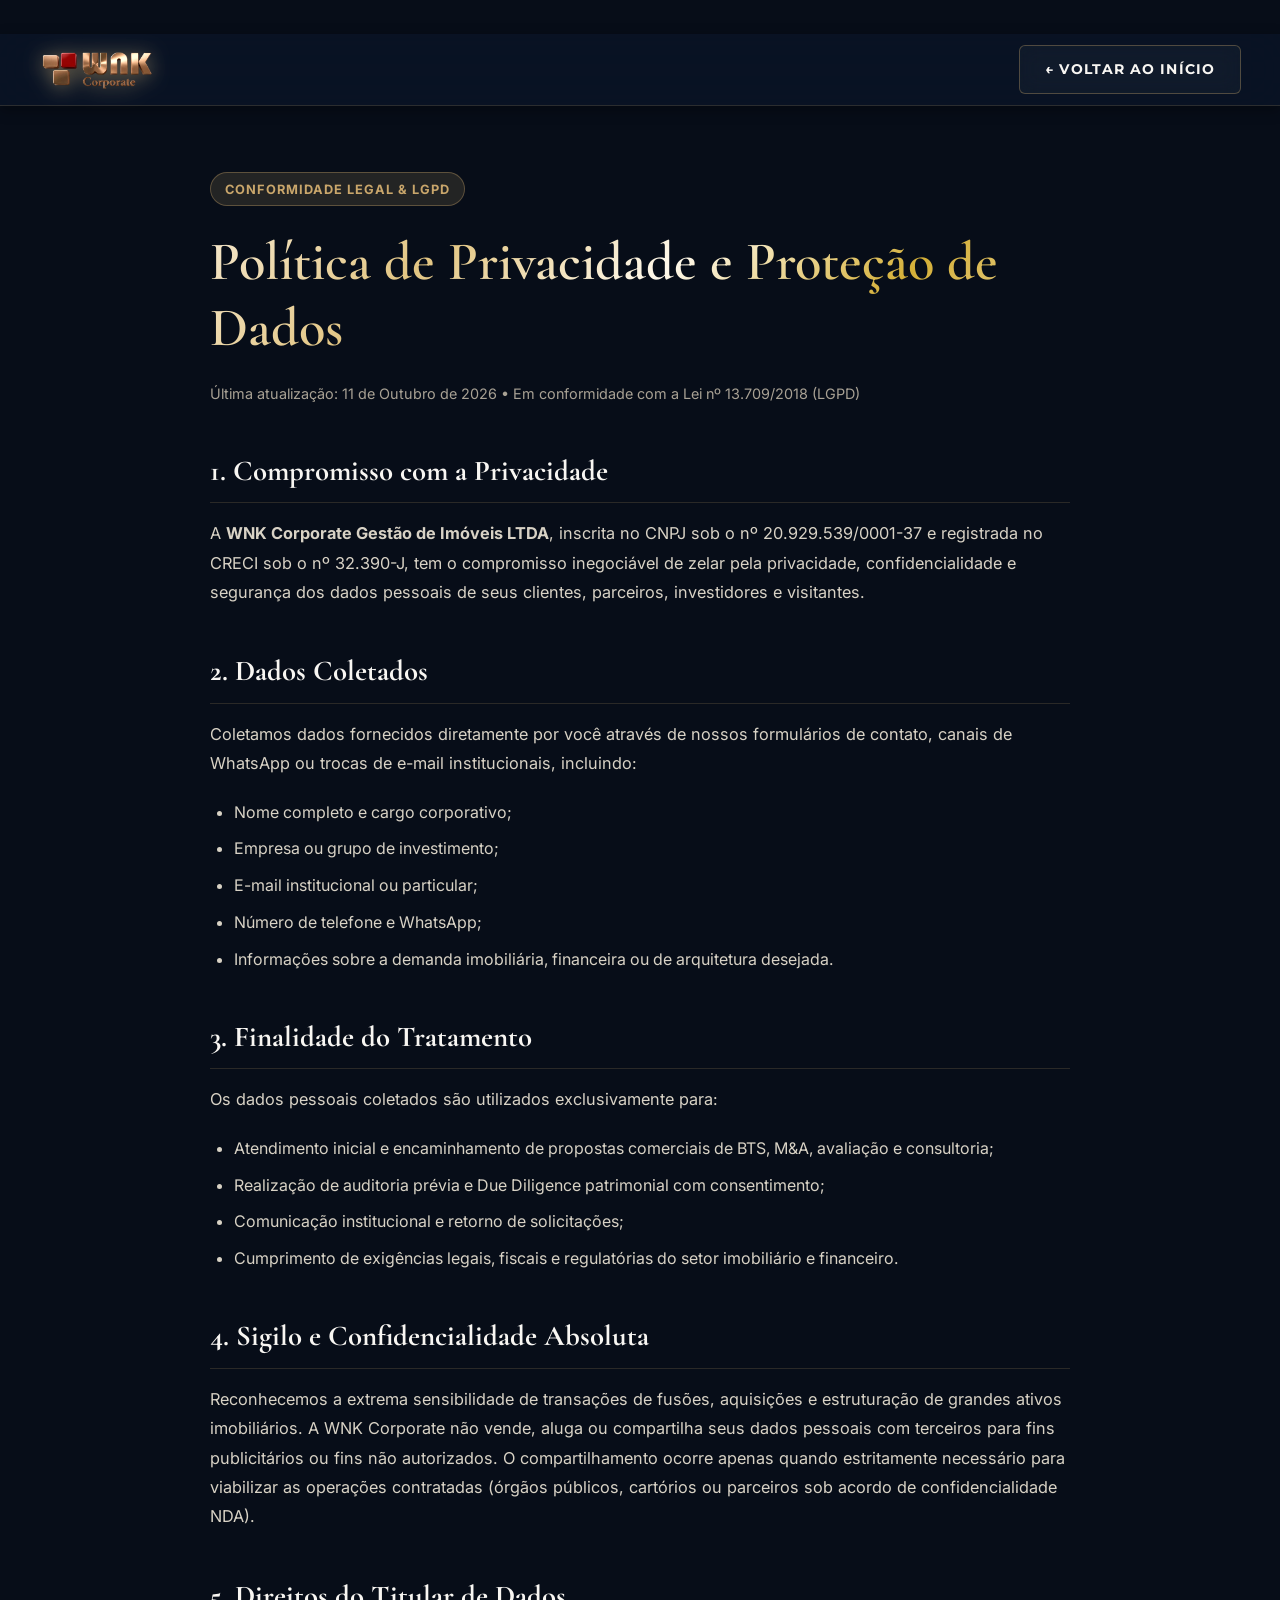
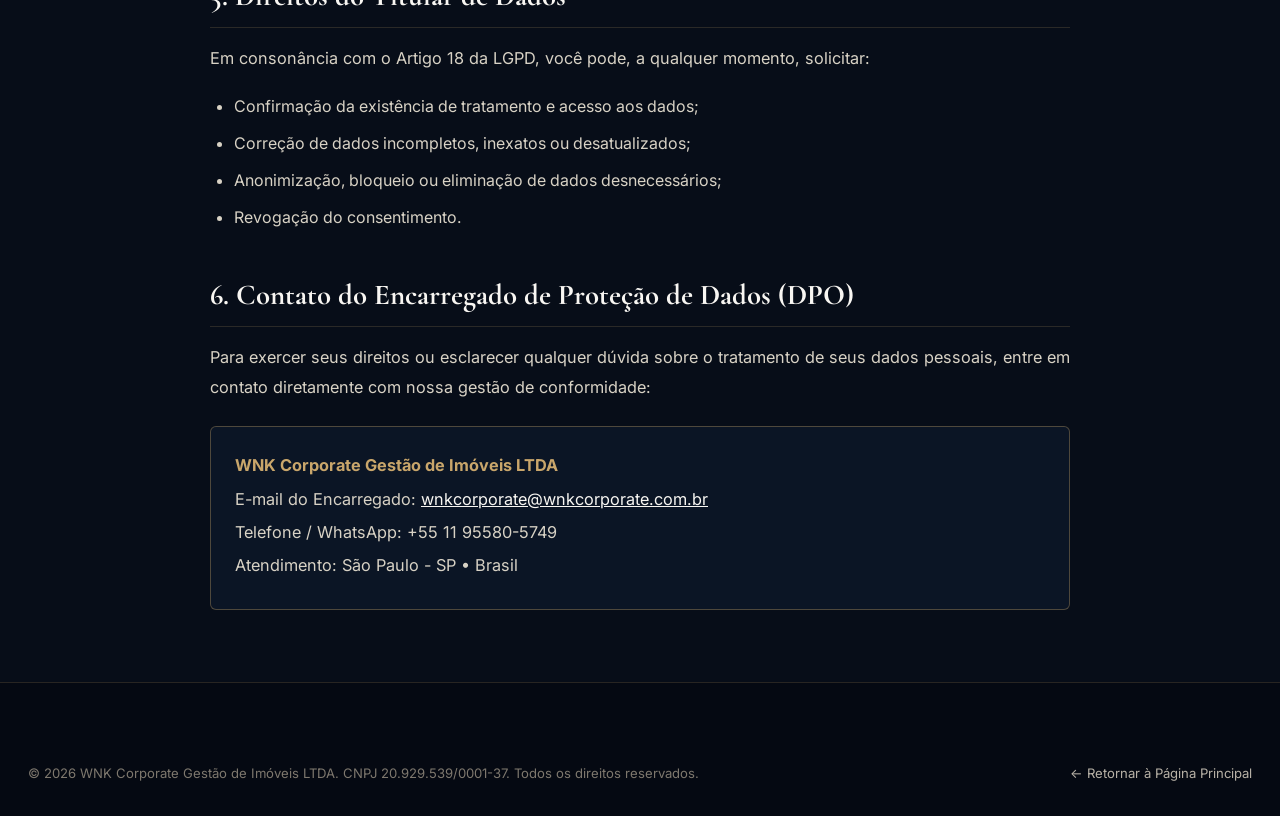
==== commit b380c349: "chore: local adjustments before merge" ====
--- a/politica-de-privacidade.html
+++ b/politica-de-privacidade.html
@@ -84,7 +84,7 @@
 
       <h2>1. Compromisso com a Privacidade</h2>
       <p>
-        A <strong>WNK Corporate Gestão Imobiliária EIRELI - ME</strong>, inscrita no CNPJ sob o nº 20.929.539/0001-37 e registrada no CRECI sob o nº 32.390-J, tem o compromisso inegociável de zelar pela privacidade, confidencialidade e segurança dos dados pessoais de seus clientes, parceiros, investidores e visitantes.
+        A <strong>WNK Corporate Gestão de Imóveis LTDA</strong>, inscrita no CNPJ sob o nº 20.929.539/0001-37 e registrada no CRECI sob o nº 32.390-J, tem o compromisso inegociável de zelar pela privacidade, confidencialidade e segurança dos dados pessoais de seus clientes, parceiros, investidores e visitantes.
       </p>
 
       <h2>2. Dados Coletados</h2>
@@ -131,7 +131,7 @@
         Para exercer seus direitos ou esclarecer qualquer dúvida sobre o tratamento de seus dados pessoais, entre em contato diretamente com nossa gestão de conformidade:
       </p>
       <div style="background: var(--bg-card); padding: 1.5rem; border-radius: var(--radius-sm); border: 1px solid var(--border-medium); margin: 1.5rem 0;">
-        <p style="margin: 0; font-weight: 700; color: var(--gold-400);">WNK Corporate Gestão Imobiliária</p>
+        <p style="margin: 0; font-weight: 700; color: var(--gold-400);">WNK Corporate Gestão de Imóveis LTDA</p>
         <p style="margin: 0.25rem 0;">E-mail do Encarregado: <a href="mailto:wnkcorporate@wnkcorporate.com.br" style="color: var(--text-primary); text-decoration: underline;">wnkcorporate@wnkcorporate.com.br</a></p>
         <p style="margin: 0.25rem 0;">Telefone / WhatsApp: +55 11 95580-5749</p>
         <p style="margin: 0.25rem 0;">Atendimento: São Paulo - SP • Brasil</p>
@@ -141,7 +141,7 @@
 
   <footer class="footer">
     <div class="container footer-bottom" style="border: none; padding-top: 0;">
-      <div>© 2026 WNK Corporate Gestão Imobiliária. CNPJ 20.929.539/0001-37. Todos os direitos reservados.</div>
+      <div>© 2026 WNK Corporate Gestão de Imóveis LTDA. CNPJ 20.929.539/0001-37. Todos os direitos reservados.</div>
       <div><a href="index.html">← Retornar à Página Principal</a></div>
     </div>
   </footer>
--- a/styles.css
+++ b/styles.css
@@ -290,7 +290,7 @@
    ========================================================================== */
 .header {
   position: fixed;
-  top: 0;
+  top: 34px;
   left: 0;
   width: 100%;
   height: var(--header-height);
@@ -1211,10 +1211,125 @@
   background: rgba(0, 0, 0, 0.2);
 }
 
+.assets-carousel-wrapper {
+  position: relative;
+  width: 100%;
+}
+
+.carousel-arrow {
+  position: absolute;
+  top: 50%;
+  transform: translateY(-50%);
+  width: 42px;
+  height: 42px;
+  border-radius: 50%;
+  background: rgba(13, 19, 31, 0.92);
+  border: 1px solid rgba(255, 255, 255, 0.15);
+  color: #FFFFFF;
+  display: flex;
+  align-items: center;
+  justify-content: center;
+  cursor: pointer;
+  z-index: 10;
+  transition: all var(--transition-fast);
+  box-shadow: 0 4px 15px rgba(0, 0, 0, 0.5);
+}
+
+.carousel-arrow:hover {
+  background: var(--gold-400);
+  color: #070D18;
+  border-color: var(--gold-400);
+  transform: translateY(-50%) scale(1.08);
+}
+
+.carousel-arrow.prev {
+  left: -22px;
+}
+
+.carousel-arrow.next {
+  right: -22px;
+}
+
+@media (max-width: 900px) {
+  .carousel-arrow {
+    display: none;
+  }
+}
+
 .assets-grid {
   display: grid;
-  grid-template-columns: repeat(auto-fill, minmax(260px, 1fr));
+  grid-template-columns: repeat(auto-fill, minmax(280px, 1fr));
   gap: 1.25rem;
+}
+
+.asset-card-link {
+  text-decoration: none;
+  color: inherit;
+  display: flex;
+}
+
+.asset-card-corp {
+  background: rgba(15, 23, 42, 0.65);
+  border: 1px solid rgba(255, 255, 255, 0.08);
+  border-radius: 12px;
+  padding: 1.35rem 1.4rem;
+  display: flex;
+  align-items: flex-start;
+  gap: 1.15rem;
+  text-decoration: none;
+  color: inherit;
+  transition: all var(--transition-fast);
+  backdrop-filter: blur(10px);
+  cursor: pointer;
+}
+
+.asset-card-corp:hover,
+.asset-card-corp.active {
+  border-color: var(--gold-400);
+  box-shadow: 0 4px 20px rgba(201, 166, 107, 0.18);
+  background: rgba(20, 30, 52, 0.85);
+  transform: translateY(-3px);
+}
+
+.asset-icon-corp {
+  width: 44px;
+  height: 44px;
+  min-width: 44px;
+  border-radius: 10px;
+  background: rgba(201, 166, 107, 0.12);
+  border: 1px solid rgba(201, 166, 107, 0.35);
+  color: var(--gold-400);
+  display: flex;
+  align-items: center;
+  justify-content: center;
+  flex-shrink: 0;
+  transition: all var(--transition-fast);
+}
+
+.asset-card-corp:hover .asset-icon-corp {
+  background: var(--gold-400);
+  color: #070D18;
+  border-color: var(--gold-400);
+}
+
+.asset-content-corp {
+  flex: 1;
+}
+
+.asset-title-corp {
+  font-family: var(--font-heading);
+  font-size: 1.02rem;
+  font-weight: 700;
+  color: #FFFFFF;
+  margin: 0 0 0.4rem 0;
+  line-height: 1.3;
+}
+
+.asset-desc-corp {
+  font-size: 0.84rem;
+  color: #94A3B8;
+  margin: 0;
+  line-height: 1.45;
 }
 
 .asset-pill {
@@ -1227,6 +1342,7 @@
   gap: 1rem;
   transition: all var(--transition-fast);
   backdrop-filter: blur(10px);
+  cursor: pointer;
 }
 
 .asset-pill:hover {
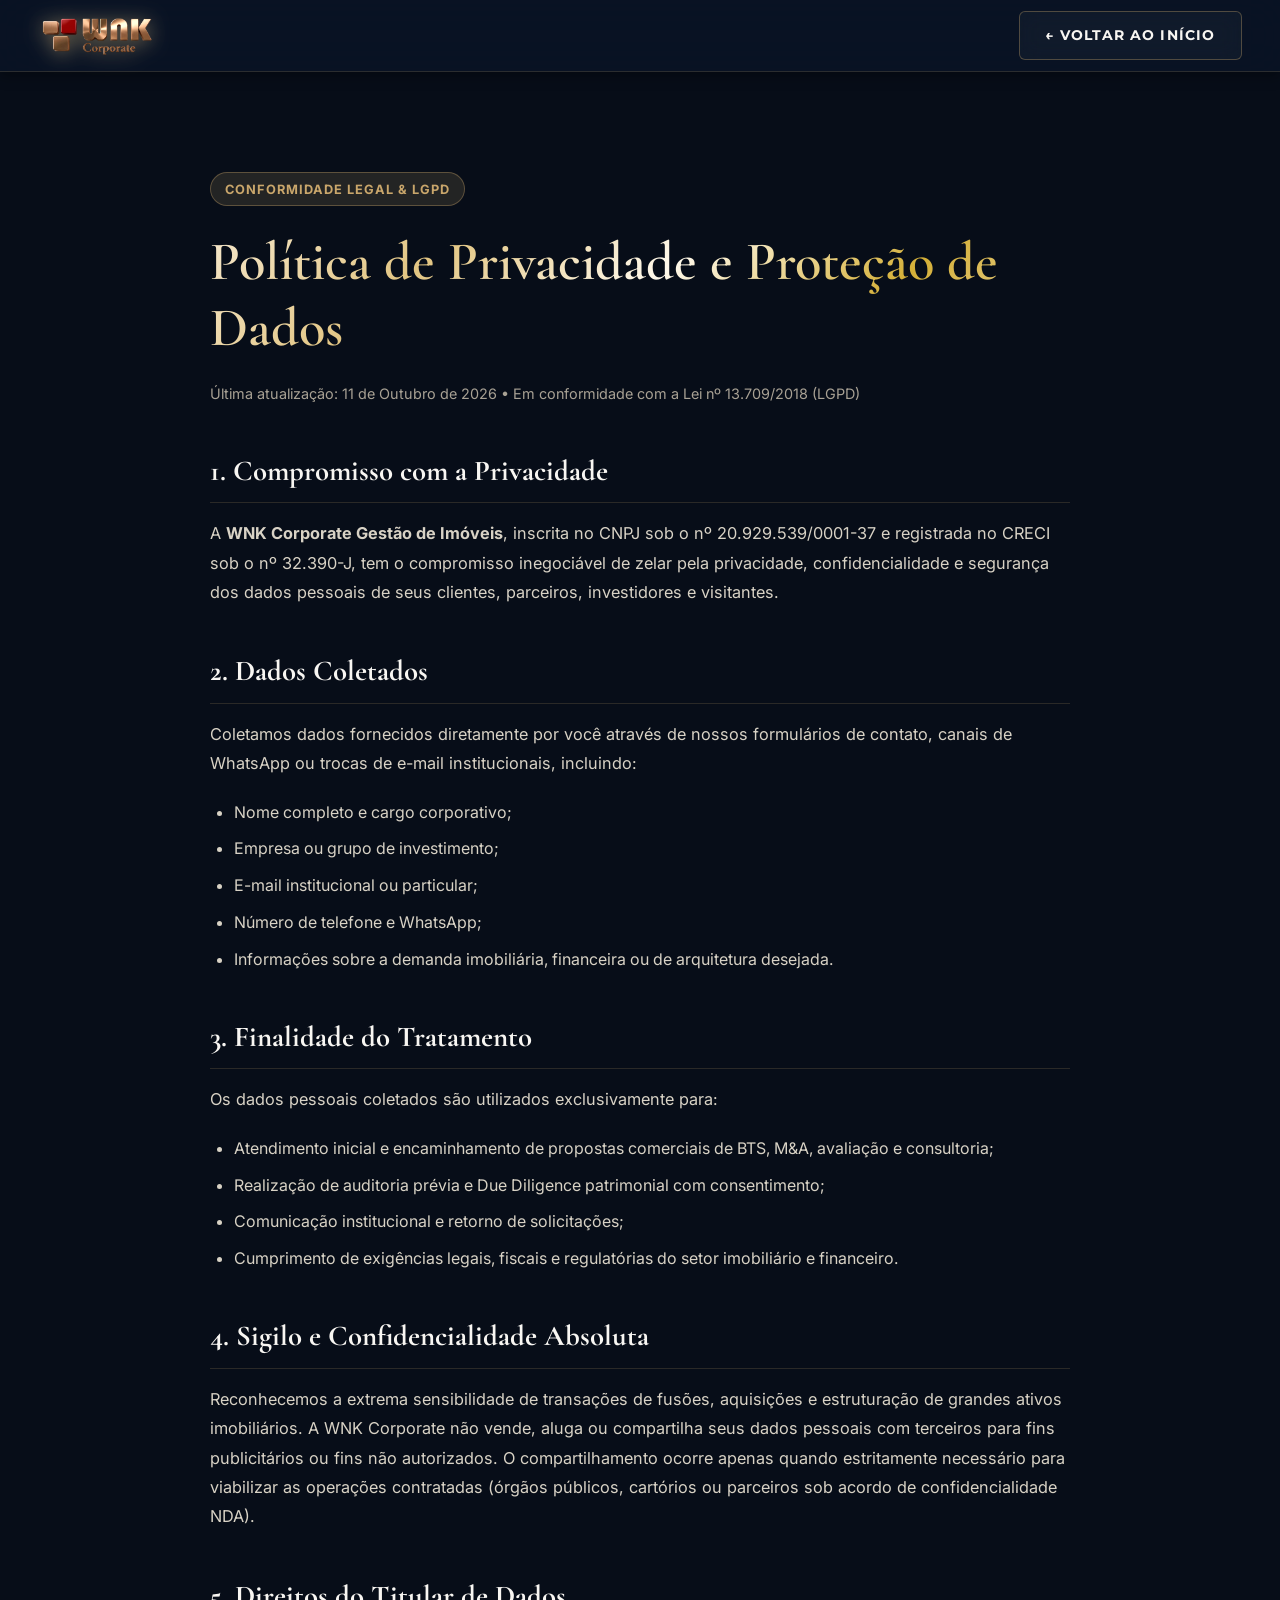
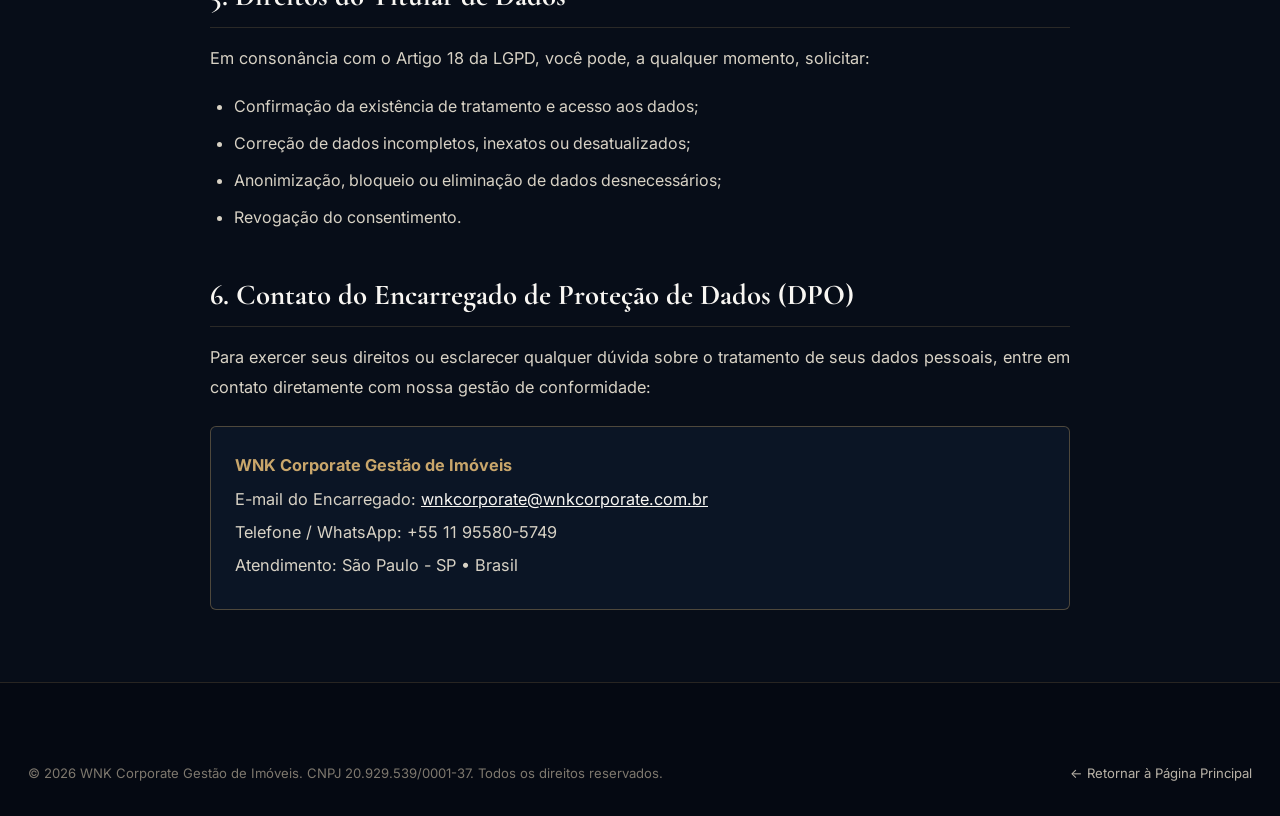
==== commit d4be7c4a: "feat: atualiza lideranca Rodrigo Solla, video no hero, ajuste de razao social e refinamentos visuais" ====
--- a/politica-de-privacidade.html
+++ b/politica-de-privacidade.html
@@ -84,7 +84,7 @@
 
       <h2>1. Compromisso com a Privacidade</h2>
       <p>
-        A <strong>WNK Corporate Gestão de Imóveis LTDA</strong>, inscrita no CNPJ sob o nº 20.929.539/0001-37 e registrada no CRECI sob o nº 32.390-J, tem o compromisso inegociável de zelar pela privacidade, confidencialidade e segurança dos dados pessoais de seus clientes, parceiros, investidores e visitantes.
+        A <strong>WNK Corporate Gestão de Imóveis</strong>, inscrita no CNPJ sob o nº 20.929.539/0001-37 e registrada no CRECI sob o nº 32.390-J, tem o compromisso inegociável de zelar pela privacidade, confidencialidade e segurança dos dados pessoais de seus clientes, parceiros, investidores e visitantes.
       </p>
 
       <h2>2. Dados Coletados</h2>
@@ -131,7 +131,7 @@
         Para exercer seus direitos ou esclarecer qualquer dúvida sobre o tratamento de seus dados pessoais, entre em contato diretamente com nossa gestão de conformidade:
       </p>
       <div style="background: var(--bg-card); padding: 1.5rem; border-radius: var(--radius-sm); border: 1px solid var(--border-medium); margin: 1.5rem 0;">
-        <p style="margin: 0; font-weight: 700; color: var(--gold-400);">WNK Corporate Gestão de Imóveis LTDA</p>
+        <p style="margin: 0; font-weight: 700; color: var(--gold-400);">WNK Corporate Gestão de Imóveis</p>
         <p style="margin: 0.25rem 0;">E-mail do Encarregado: <a href="mailto:wnkcorporate@wnkcorporate.com.br" style="color: var(--text-primary); text-decoration: underline;">wnkcorporate@wnkcorporate.com.br</a></p>
         <p style="margin: 0.25rem 0;">Telefone / WhatsApp: +55 11 95580-5749</p>
         <p style="margin: 0.25rem 0;">Atendimento: São Paulo - SP • Brasil</p>
@@ -141,7 +141,7 @@
 
   <footer class="footer">
     <div class="container footer-bottom" style="border: none; padding-top: 0;">
-      <div>© 2026 WNK Corporate Gestão de Imóveis LTDA. CNPJ 20.929.539/0001-37. Todos os direitos reservados.</div>
+      <div>© 2026 WNK Corporate Gestão de Imóveis. CNPJ 20.929.539/0001-37. Todos os direitos reservados.</div>
       <div><a href="index.html">← Retornar à Página Principal</a></div>
     </div>
   </footer>
--- a/styles.css
+++ b/styles.css
@@ -67,7 +67,7 @@
   --shadow-lg: 0 24px 60px rgba(0, 0, 0, 0.7);
   --shadow-gold: 0 10px 30px rgba(201, 166, 107, 0.2);
 
-  --hero-overlay: linear-gradient(180deg, rgba(7, 13, 24, 0.75) 0%, rgba(7, 13, 24, 0.4) 50%, #070D18 100%);
+  --hero-overlay: linear-gradient(180deg, rgba(7, 13, 24, 0.35) 0%, rgba(7, 13, 24, 0.08) 45%, rgba(7, 13, 24, 0.55) 100%);
   --marquee-fade: linear-gradient(90deg, #070D18 0%, transparent 15%, transparent 85%, #070D18 100%);
 }
 
@@ -290,7 +290,7 @@
    ========================================================================== */
 .header {
   position: fixed;
-  top: 34px;
+  top: 0;
   left: 0;
   width: 100%;
   height: var(--header-height);
@@ -617,18 +617,23 @@
   overflow: hidden;
 }
 
-.hero-img {
+.hero-img,
+.hero-video {
   width: 100%;
   height: 100%;
   object-fit: cover;
-  object-position: center right;
-  transform: scale(1.05);
-  filter: contrast(1.08) brightness(0.85);
+  object-position: center;
+  position: absolute;
+  top: 0;
+  left: 0;
+  transform: scale(1.04);
+  filter: contrast(1.02) brightness(0.96);
   transition: filter var(--transition-normal);
 }
 
-[data-theme="light"] .hero-img {
-  filter: contrast(0.95) brightness(0.92) saturate(0.9);
+[data-theme="light"] .hero-img,
+[data-theme="light"] .hero-video {
+  filter: contrast(0.95) brightness(0.82) saturate(0.9);
 }
 
 .hero-overlay {
@@ -656,7 +661,7 @@
 .hero-content {
   position: relative;
   z-index: 4;
-  max-width: 820px;
+  max-width: 980px;
 }
 
 .hero-badge {
@@ -687,19 +692,19 @@
 
 .hero-title {
   font-family: var(--font-serif);
-  font-size: clamp(2.6rem, 5.5vw, 4.4rem);
+  font-size: clamp(3rem, 6.2vw, 5.2rem);
   font-weight: 600;
-  line-height: 1.1;
-  margin-bottom: 1.5rem;
-  letter-spacing: -0.01em;
+  line-height: 1.08;
+  margin-bottom: 1.75rem;
+  letter-spacing: -0.015em;
 }
 
 .hero-desc {
-  font-size: clamp(1.05rem, 1.8vw, 1.25rem);
+  font-size: clamp(1.15rem, 2vw, 1.4rem);
   color: var(--text-secondary);
-  line-height: 1.7;
-  margin-bottom: 2.5rem;
-  max-width: 720px;
+  line-height: 1.75;
+  margin-bottom: 0;
+  max-width: 820px;
 }
 
 .hero-ctas {
@@ -1118,18 +1123,24 @@
   left: 0;
   right: 0;
   padding: 1.25rem 1.75rem;
-  background: linear-gradient(180deg, transparent 0%, rgba(0, 0, 0, 0.85) 100%);
+  background: linear-gradient(180deg, transparent 0%, rgba(5, 11, 30, 0.92) 100%);
   display: flex;
   align-items: center;
   justify-content: space-between;
   gap: 1.5rem;
   z-index: 10;
-  opacity: 0;
+  opacity: 0.95;
   transition: opacity var(--transition-fast);
 }
 
 .video-container:hover .video-custom-controls {
   opacity: 1;
+}
+
+.video-controls-left {
+  display: flex;
+  align-items: center;
+  gap: 0.85rem;
 }
 
 .video-play-btn {
@@ -1143,10 +1154,39 @@
   justify-content: center;
   box-shadow: 0 4px 15px rgba(201, 166, 107, 0.5);
   transition: transform var(--transition-fast);
+  cursor: pointer;
+  border: none;
 }
 
 .video-play-btn:hover {
-  transform: scale(1.1);
+  transform: scale(1.08);
+}
+
+.video-audio-btn {
+  display: inline-flex;
+  align-items: center;
+  gap: 0.5rem;
+  padding: 0.6rem 1.15rem;
+  border-radius: var(--radius-full);
+  background: rgba(255, 255, 255, 0.12);
+  border: 1px solid rgba(255, 255, 255, 0.22);
+  color: #FFFFFF;
+  font-family: var(--font-heading);
+  font-size: 0.78rem;
+  font-weight: 700;
+  text-transform: uppercase;
+  letter-spacing: 0.05em;
+  backdrop-filter: blur(12px);
+  -webkit-backdrop-filter: blur(12px);
+  cursor: pointer;
+  transition: all var(--transition-fast);
+}
+
+.video-audio-btn:hover {
+  background: rgba(201, 166, 107, 0.25);
+  border-color: var(--gold-400);
+  color: var(--gold-400);
+  transform: translateY(-1px);
 }
 
 .video-meta {
@@ -1167,48 +1207,125 @@
   border-bottom: 1px solid var(--border-subtle);
 }
 
-.assets-tabs {
-  display: flex;
+/* Barra de Seleção de Segmentos Conforme Padrão Dark Luxury Gold do Site */
+.segments-filter-bar {
+  display: flex;
+  align-items: center;
+  gap: 1.5rem;
+  margin-top: 2.5rem;
+  margin-bottom: 3rem;
+  padding: 1.5rem 1.75rem;
+  background: linear-gradient(135deg, rgba(14, 24, 42, 0.85) 0%, rgba(7, 13, 24, 0.95) 100%);
+  backdrop-filter: blur(16px);
+  -webkit-backdrop-filter: blur(16px);
+  border: 1px solid var(--border-medium);
+  border-radius: var(--radius-md);
+  box-shadow: 0 12px 36px rgba(0, 0, 0, 0.4), inset 0 1px 0 rgba(201, 166, 107, 0.2);
+}
+
+.segments-filter-label {
+  font-family: var(--font-heading);
+  font-size: 1.05rem;
+  font-weight: 700;
+  color: var(--text-primary);
+  white-space: nowrap;
+  letter-spacing: -0.01em;
+  flex-shrink: 0;
+  display: inline-flex;
+  align-items: center;
+  gap: 0.6rem;
+}
+
+.segments-filter-label::before {
+  content: '';
+  display: inline-block;
+  width: 8px;
+  height: 8px;
+  border-radius: 50%;
+  background: var(--gold-400);
+  box-shadow: 0 0 10px var(--gold-400);
+}
+
+.segments-filter-list {
+  display: flex;
+  align-items: stretch;
+  gap: 0.85rem;
+  flex: 1;
+  overflow-x: auto;
+  padding: 0.35rem 0.2rem;
+  scrollbar-width: thin;
+  scrollbar-color: rgba(201, 166, 107, 0.35) transparent;
+}
+
+.segments-filter-list::-webkit-scrollbar {
+  height: 4px;
+}
+
+.segments-filter-list::-webkit-scrollbar-thumb {
+  background: rgba(201, 166, 107, 0.35);
+  border-radius: 4px;
+}
+
+.segment-tab-btn {
+  display: inline-flex;
+  align-items: center;
   justify-content: center;
-  gap: 1rem;
-  margin-top: 2.5rem;
-  margin-bottom: 3.5rem;
-}
-
-.tab-btn {
-  display: inline-flex;
-  align-items: center;
-  gap: 0.6rem;
-  padding: 0.85rem 1.8rem;
-  border-radius: var(--radius-full);
-  font-family: var(--font-heading);
-  font-size: 0.85rem;
-  font-weight: 700;
-  text-transform: uppercase;
-  letter-spacing: 0.08em;
+  gap: 0.65rem;
+  min-height: 54px;
+  padding: 0.85rem 1.35rem;
   background: var(--bg-card);
   border: 1px solid var(--border-subtle);
+  border-radius: var(--radius-sm);
   color: var(--text-secondary);
+  font-family: var(--font-heading);
+  font-size: 0.92rem;
+  font-weight: 600;
+  cursor: pointer;
   transition: all var(--transition-fast);
-}
-
-.tab-btn:hover {
-  border-color: var(--border-medium);
-  color: var(--text-primary);
-}
-
-.tab-btn.active {
+  white-space: nowrap;
+  flex-shrink: 0;
+  backdrop-filter: blur(8px);
+}
+
+.segment-tab-btn:hover {
+  background: rgba(201, 166, 107, 0.12);
+  border-color: var(--gold-400);
+  color: var(--gold-200);
+  transform: translateY(-2px);
+  box-shadow: 0 4px 14px rgba(0, 0, 0, 0.35);
+}
+
+.segment-tab-arrow {
+  display: none;
+  font-size: 1.05rem;
+  font-weight: 800;
+  line-height: 1;
+}
+
+.segment-tab-btn.active {
   background: var(--gradient-gold);
+  border-color: var(--gold-300);
   color: #070D18;
-  border-color: transparent;
-  box-shadow: var(--shadow-gold);
-}
-
-.tab-badge-count {
-  padding: 2px 7px;
-  border-radius: var(--radius-full);
-  font-size: 0.72rem;
-  background: rgba(0, 0, 0, 0.2);
+  font-weight: 700;
+  box-shadow: var(--shadow-gold), 0 4px 18px rgba(201, 166, 107, 0.35);
+}
+
+.segment-tab-btn.active .segment-tab-arrow {
+  display: inline-block;
+  transform: translateY(-1px);
+  color: #070D18;
+}
+
+@media (max-width: 1080px) {
+  .segments-filter-bar {
+    flex-direction: column;
+    align-items: flex-start;
+    padding: 1.25rem;
+    gap: 1rem;
+  }
+  .segments-filter-list {
+    width: 100%;
+  }
 }
 
 .assets-carousel-wrapper {
@@ -1336,10 +1453,10 @@
   background: var(--bg-card);
   border: 1px solid var(--border-subtle);
   border-radius: var(--radius-md);
-  padding: 1.25rem 1.4rem;
-  display: flex;
-  align-items: center;
-  gap: 1rem;
+  padding: 1.35rem 1.5rem;
+  display: flex;
+  align-items: flex-start;
+  gap: 1.15rem;
   transition: all var(--transition-fast);
   backdrop-filter: blur(10px);
   cursor: pointer;
@@ -1353,10 +1470,10 @@
 }
 
 .asset-icon {
-  width: 40px;
-  height: 40px;
+  width: 44px;
+  height: 44px;
   border-radius: var(--radius-sm);
-  background: rgba(201, 166, 107, 0.1);
+  background: rgba(201, 166, 107, 0.12);
   border: 1px solid var(--border-subtle);
   color: var(--gold-400);
   display: flex;
@@ -1371,12 +1488,24 @@
   color: #070D18;
 }
 
+.asset-info {
+  display: flex;
+  flex-direction: column;
+  gap: 0.35rem;
+}
+
 .asset-name {
   font-family: var(--font-heading);
-  font-size: 0.88rem;
+  font-size: 0.94rem;
   font-weight: 700;
   color: var(--text-primary);
   line-height: 1.35;
+}
+
+.asset-desc {
+  font-size: 0.82rem;
+  color: var(--text-secondary);
+  line-height: 1.45;
 }
 
 /* ==========================================================================
@@ -1627,23 +1756,6 @@
   position: relative;
 }
 
-.clients-mosaic-card {
-  max-width: 1100px;
-  margin: 3rem auto 0;
-  background: var(--bg-card);
-  border: 1px solid var(--border-medium);
-  border-radius: var(--radius-lg);
-  overflow: hidden;
-  box-shadow: var(--shadow-md);
-  padding: 1.5rem;
-}
-
-.clients-mosaic-card img {
-  width: 100%;
-  height: auto;
-  border-radius: var(--radius-md);
-  filter: contrast(1.02);
-}
 
 /* Marquee Infinito de Logos / Marcas Notáveis */
 .marquee-container {
@@ -1719,7 +1831,7 @@
 }
 
 /* ==========================================================================
-   LIDERANÇA & DIREÇÃO TÉCNICA (RODRIGO PAPP LOPES)
+   LIDERANÇA & DIREÇÃO EXECUTIVA (RODRIGO SOLLA)
    ========================================================================== */
 .leadership-section {
   background: var(--bg-surface);
@@ -1728,94 +1840,98 @@
 }
 
 .leadership-card {
-  max-width: 960px;
+  max-width: 1040px;
   margin: 3.5rem auto 0;
   background: var(--bg-card);
-  border: 1px solid var(--border-strong);
+  border: 1px solid var(--border-medium);
   border-radius: var(--radius-lg);
   padding: 3.5rem;
   display: grid;
-  grid-template-columns: 240px 1fr;
+  grid-template-columns: 260px 1fr;
   gap: 3.5rem;
   align-items: center;
-  box-shadow: var(--shadow-md);
-  position: relative;
-}
-
-@media (max-width: 800px) {
+  box-shadow: 0 20px 40px rgba(0, 0, 0, 0.4), inset 0 1px 0 rgba(201, 166, 107, 0.15);
+  position: relative;
+}
+
+@media (max-width: 860px) {
   .leadership-card {
     grid-template-columns: 1fr;
     padding: 2.5rem 1.75rem;
-    gap: 2rem;
+    gap: 2.25rem;
     text-align: center;
   }
 }
 
-.leader-monogram {
-  width: 190px;
-  height: 190px;
-  border-radius: 50%;
+.leader-photo-wrapper {
+  position: relative;
+  width: 240px;
+  height: 320px;
+  border-radius: var(--radius-md);
+  padding: 4px;
+  background: var(--gradient-gold);
+  box-shadow: var(--shadow-gold), 0 12px 30px rgba(0, 0, 0, 0.5);
   margin: 0 auto;
-  background: var(--gradient-gold);
-  padding: 4px;
-  box-shadow: var(--shadow-gold);
-  position: relative;
-}
-
-.leader-monogram-inner {
+}
+
+.leader-photo {
   width: 100%;
   height: 100%;
-  border-radius: 50%;
-  background: var(--bg-surface-elevated);
+  object-fit: cover;
+  object-position: top center;
+  border-radius: calc(var(--radius-md) - 3px);
+  display: block;
+}
+
+.leader-photo-badge {
+  position: absolute;
+  bottom: -12px;
+  left: 50%;
+  transform: translateX(-50%);
+  background: #070D18;
+  color: var(--gold-400);
+  border: 1px solid var(--gold-400);
+  border-radius: var(--radius-full);
+  font-family: var(--font-heading);
+  font-size: 0.65rem;
+  font-weight: 700;
+  letter-spacing: 0.15em;
+  text-transform: uppercase;
+  padding: 0.3rem 0.95rem;
+  white-space: nowrap;
+  box-shadow: 0 4px 14px rgba(0, 0, 0, 0.6);
+}
+
+.leader-content {
   display: flex;
   flex-direction: column;
-  align-items: center;
-  justify-content: center;
-}
-
-.leader-monogram-letters {
-  font-family: var(--font-serif);
-  font-size: 3.4rem;
-  font-weight: 700;
-  line-height: 1;
-  background: var(--gradient-gold);
-  -webkit-background-clip: text;
-  -webkit-text-fill-color: transparent;
-}
-
-.leader-monogram-label {
-  font-family: var(--font-heading);
-  font-size: 0.65rem;
-  font-weight: 700;
-  letter-spacing: 0.18em;
-  text-transform: uppercase;
-  color: var(--gold-400);
-  margin-top: 0.25rem;
 }
 
 .leader-name {
   font-family: var(--font-serif);
-  font-size: 2.2rem;
+  font-size: 2.4rem;
   font-weight: 600;
-  margin-bottom: 0.35rem;
+  margin-bottom: 0.4rem;
   color: var(--text-primary);
+  line-height: 1.15;
 }
 
 .leader-roles {
   font-family: var(--font-heading);
-  font-size: 0.95rem;
+  font-size: 0.88rem;
   font-weight: 700;
   color: var(--gold-400);
-  letter-spacing: 0.05em;
+  letter-spacing: 0.04em;
   text-transform: uppercase;
-  margin-bottom: 1.25rem;
+  margin-bottom: 1.35rem;
+  line-height: 1.45;
 }
 
 .leader-bio {
   font-size: 0.98rem;
   color: var(--text-secondary);
-  line-height: 1.75;
-  margin-bottom: 1.75rem;
+  line-height: 1.8;
+  margin-bottom: 1rem;
 }
 
 .credentials-badges {
@@ -1824,7 +1940,7 @@
   gap: 0.85rem;
 }
 
-@media (max-width: 800px) {
+@media (max-width: 860px) {
   .credentials-badges {
     justify-content: center;
   }
@@ -2292,3 +2408,141 @@
   transform: translateX(-50%) translateY(0);
   opacity: 1;
 }
+
+/* ==========================================================================
+   TRACK RECORD (CASOS E MARCOS HISTÓRICOS)
+   ========================================================================== */
+.track-record-section {
+  position: relative;
+  background: var(--bg-surface);
+  border-top: 1px solid var(--border-subtle);
+  border-bottom: 1px solid var(--border-subtle);
+  padding: 5rem 0;
+  overflow: hidden;
+}
+
+.track-record-grid {
+  display: grid;
+  grid-template-columns: repeat(3, 1fr);
+  gap: 2rem;
+  margin-top: 3rem;
+}
+
+@media (max-width: 1024px) {
+  .track-record-grid {
+    grid-template-columns: repeat(2, 1fr);
+  }
+}
+
+@media (max-width: 680px) {
+  .track-record-grid {
+    grid-template-columns: 1fr;
+  }
+}
+
+.track-card {
+  display: flex;
+  flex-direction: column;
+  background: var(--bg-card);
+  border: 1px solid var(--border-medium);
+  border-radius: var(--radius-lg);
+  overflow: hidden;
+  text-decoration: none;
+  transition: transform var(--transition-base), border-color var(--transition-base), box-shadow var(--transition-base);
+  box-shadow: var(--shadow-sm);
+  position: relative;
+}
+
+.track-card:hover {
+  transform: translateY(-6px);
+  border-color: var(--gold-400);
+  box-shadow: 0 12px 30px rgba(201, 166, 107, 0.18);
+}
+
+.track-card-img-wrap {
+  position: relative;
+  width: 100%;
+  height: 230px;
+  overflow: hidden;
+  background: #050B1E;
+}
+
+.track-card-img-wrap img {
+  width: 100%;
+  height: 100%;
+  object-fit: cover;
+  transition: transform 0.6s cubic-bezier(0.16, 1, 0.3, 1);
+}
+
+.track-card:hover .track-card-img-wrap img {
+  transform: scale(1.06);
+}
+
+.track-card-badge {
+  position: absolute;
+  top: 1rem;
+  left: 1rem;
+  background: rgba(5, 11, 30, 0.85);
+  backdrop-filter: blur(8px);
+  border: 1px solid rgba(201, 166, 107, 0.4);
+  color: var(--gold-400);
+  font-family: var(--font-heading);
+  font-size: 0.72rem;
+  font-weight: 700;
+  text-transform: uppercase;
+  letter-spacing: 0.05em;
+  padding: 0.35rem 0.75rem;
+  border-radius: var(--radius-full);
+}
+
+.track-card-content {
+  padding: 1.5rem;
+  display: flex;
+  flex-direction: column;
+  flex-grow: 1;
+}
+
+.track-card-metric {
+  font-size: 0.8rem;
+  font-family: var(--font-heading);
+  font-weight: 700;
+  color: var(--gold-300);
+  margin-bottom: 0.4rem;
+  letter-spacing: 0.03em;
+}
+
+.track-card-title {
+  font-family: var(--font-heading);
+  font-size: 1.15rem;
+  font-weight: 700;
+  color: var(--text-primary);
+  margin-bottom: 0.75rem;
+  line-height: 1.35;
+}
+
+.track-card-desc {
+  font-size: 0.9rem;
+  color: var(--text-secondary);
+  line-height: 1.55;
+  margin-bottom: 1.5rem;
+  flex-grow: 1;
+}
+
+.track-card-cta {
+  display: inline-flex;
+  align-items: center;
+  gap: 0.4rem;
+  color: var(--gold-400);
+  font-family: var(--font-heading);
+  font-size: 0.82rem;
+  font-weight: 700;
+  text-transform: uppercase;
+  letter-spacing: 0.04em;
+  transition: gap var(--transition-fast), color var(--transition-fast);
+}
+
+.track-card:hover .track-card-cta {
+  color: var(--gold-300);
+  gap: 0.65rem;
+}
+
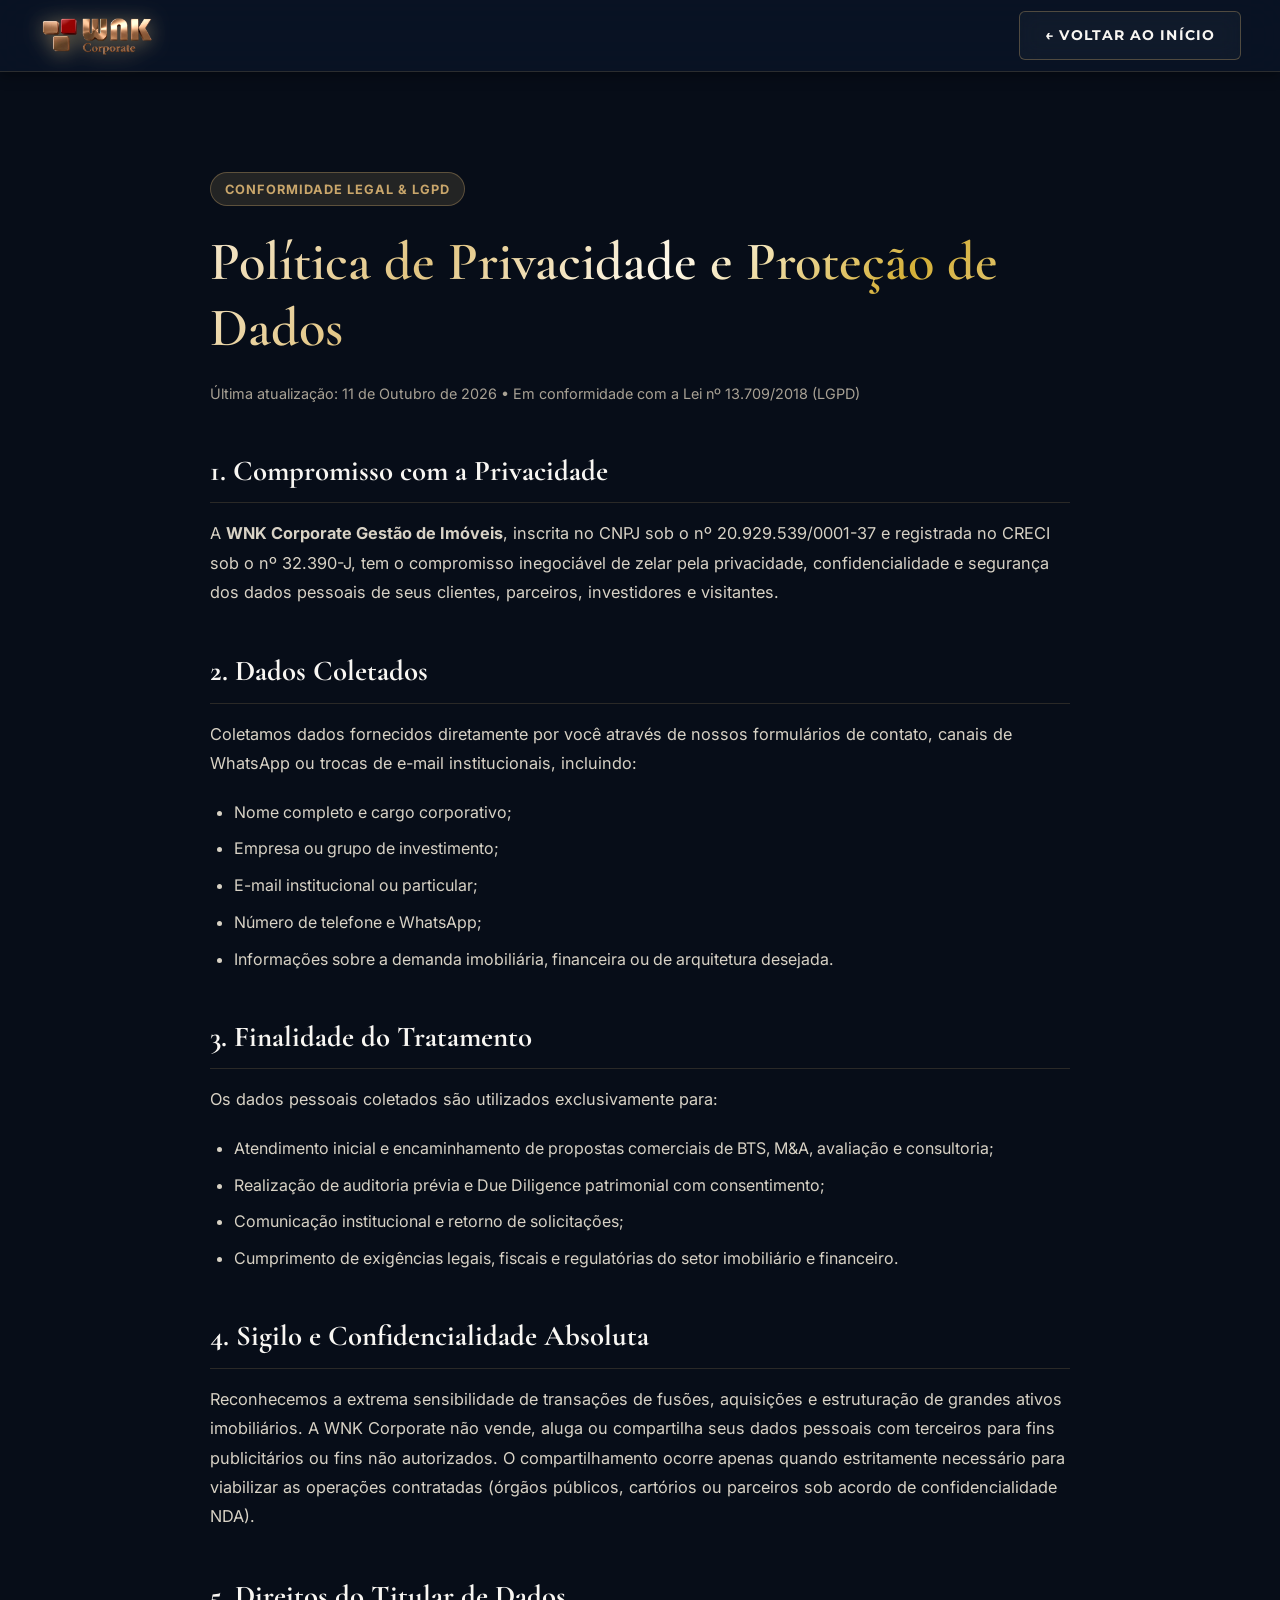
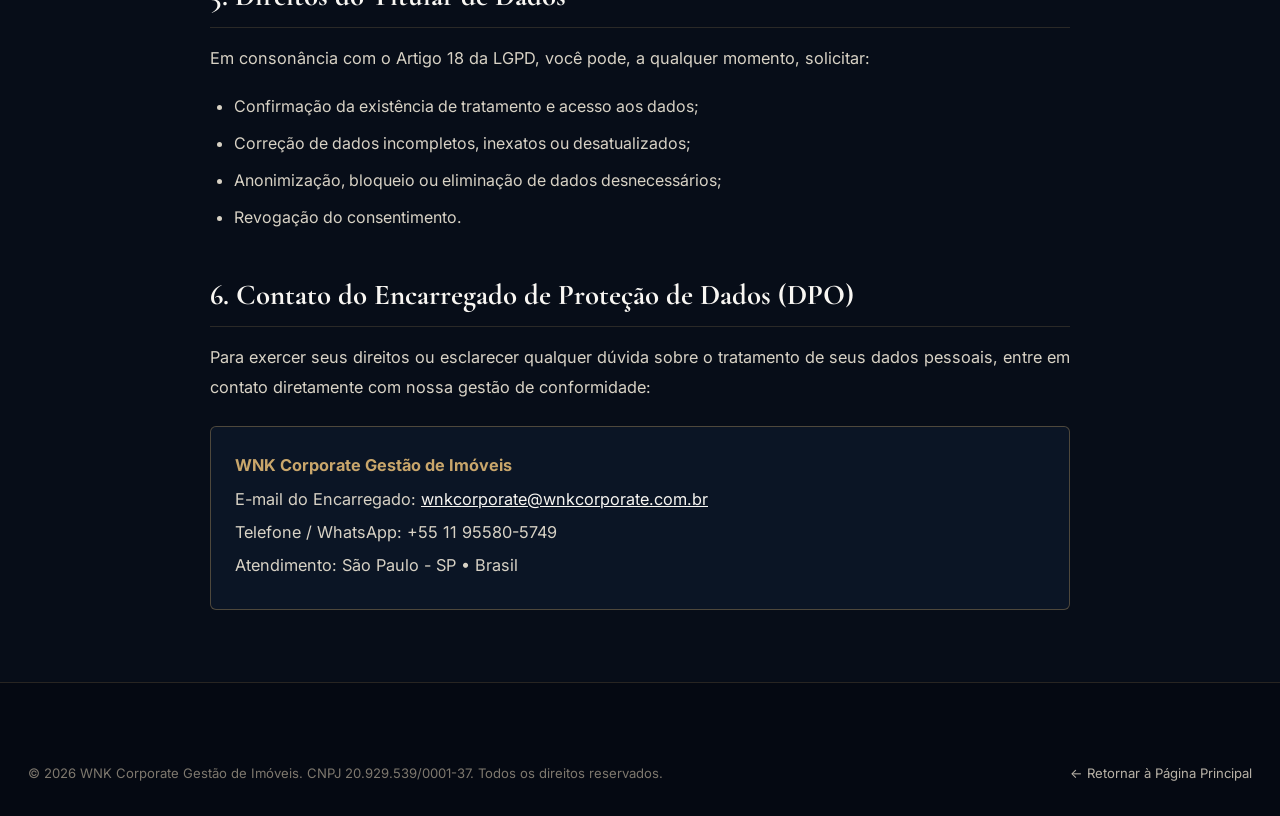
==== commit 2c04c475: "fix(favicon): use transparent background 3-block emblem without gray box border" ====
--- a/politica-de-privacidade.html
+++ b/politica-de-privacidade.html
@@ -5,11 +5,13 @@
   <meta name="viewport" content="width=device-width, initial-scale=1.0">
   <title>Política de Privacidade — WNK Corporate</title>
   <meta name="description" content="Política de Privacidade e Proteção de Dados da WNK Corporate conforme a Lei Geral de Proteção de Dados (LGPD - Lei nº 13.709/2018).">
-  <link rel="icon" type="image/png" href="assets/images/logo.png">
+  <link rel="icon" type="image/png" sizes="256x256" href="assets/images/favicon.png?v=20261115b">
+  <link rel="shortcut icon" href="favicon.ico?v=20261115b">
+  <link rel="apple-touch-icon" href="assets/images/favicon.png?v=20261115b">
   <link rel="preconnect" href="https://fonts.googleapis.com">
   <link rel="preconnect" href="https://fonts.gstatic.com" crossorigin>
   <link href="https://fonts.googleapis.com/css2?family=Cormorant+Garamond:ital,wght@0,500;0,600;0,700;1,500;1,600&family=Inter:wght@300;400;500;600;700&family=Montserrat:wght@400;500;600;700;800&display=swap" rel="stylesheet">
-  <link rel="stylesheet" href="styles.css">
+  <link rel="stylesheet" href="styles.css?v=20261115">
   <style>
     .privacy-content {
       max-width: 860px;
--- a/styles.css
+++ b/styles.css
@@ -353,8 +353,12 @@
 }
 
 @media (max-width: 768px) {
+  .nav-brand {
+    margin-right: 0.5rem;
+  }
+
   .nav-brand img {
-    height: 48px;
+    height: 46px;
   }
 }
 
@@ -589,8 +593,37 @@
     width: 100%;
   }
 
+  .nav-header-controls,
   .nav-actions-desktop {
-    display: none;
+    display: flex !important;
+    margin-left: auto;
+    margin-right: 0.75rem;
+    gap: 0.5rem;
+    z-index: 1002;
+  }
+
+  .nav-desktop-cta,
+  .nav-header-controls .btn,
+  .nav-actions-desktop .btn {
+    display: none !important;
+  }
+}
+
+@media (max-width: 480px) {
+  .nav-header-controls,
+  .nav-actions-desktop {
+    margin-right: 0.55rem;
+    gap: 0.4rem;
+  }
+
+  .lang-btn {
+    padding: 4px 8px;
+    font-size: 0.68rem;
+  }
+
+  .theme-toggle-btn {
+    width: 34px;
+    height: 34px;
   }
 }
 
